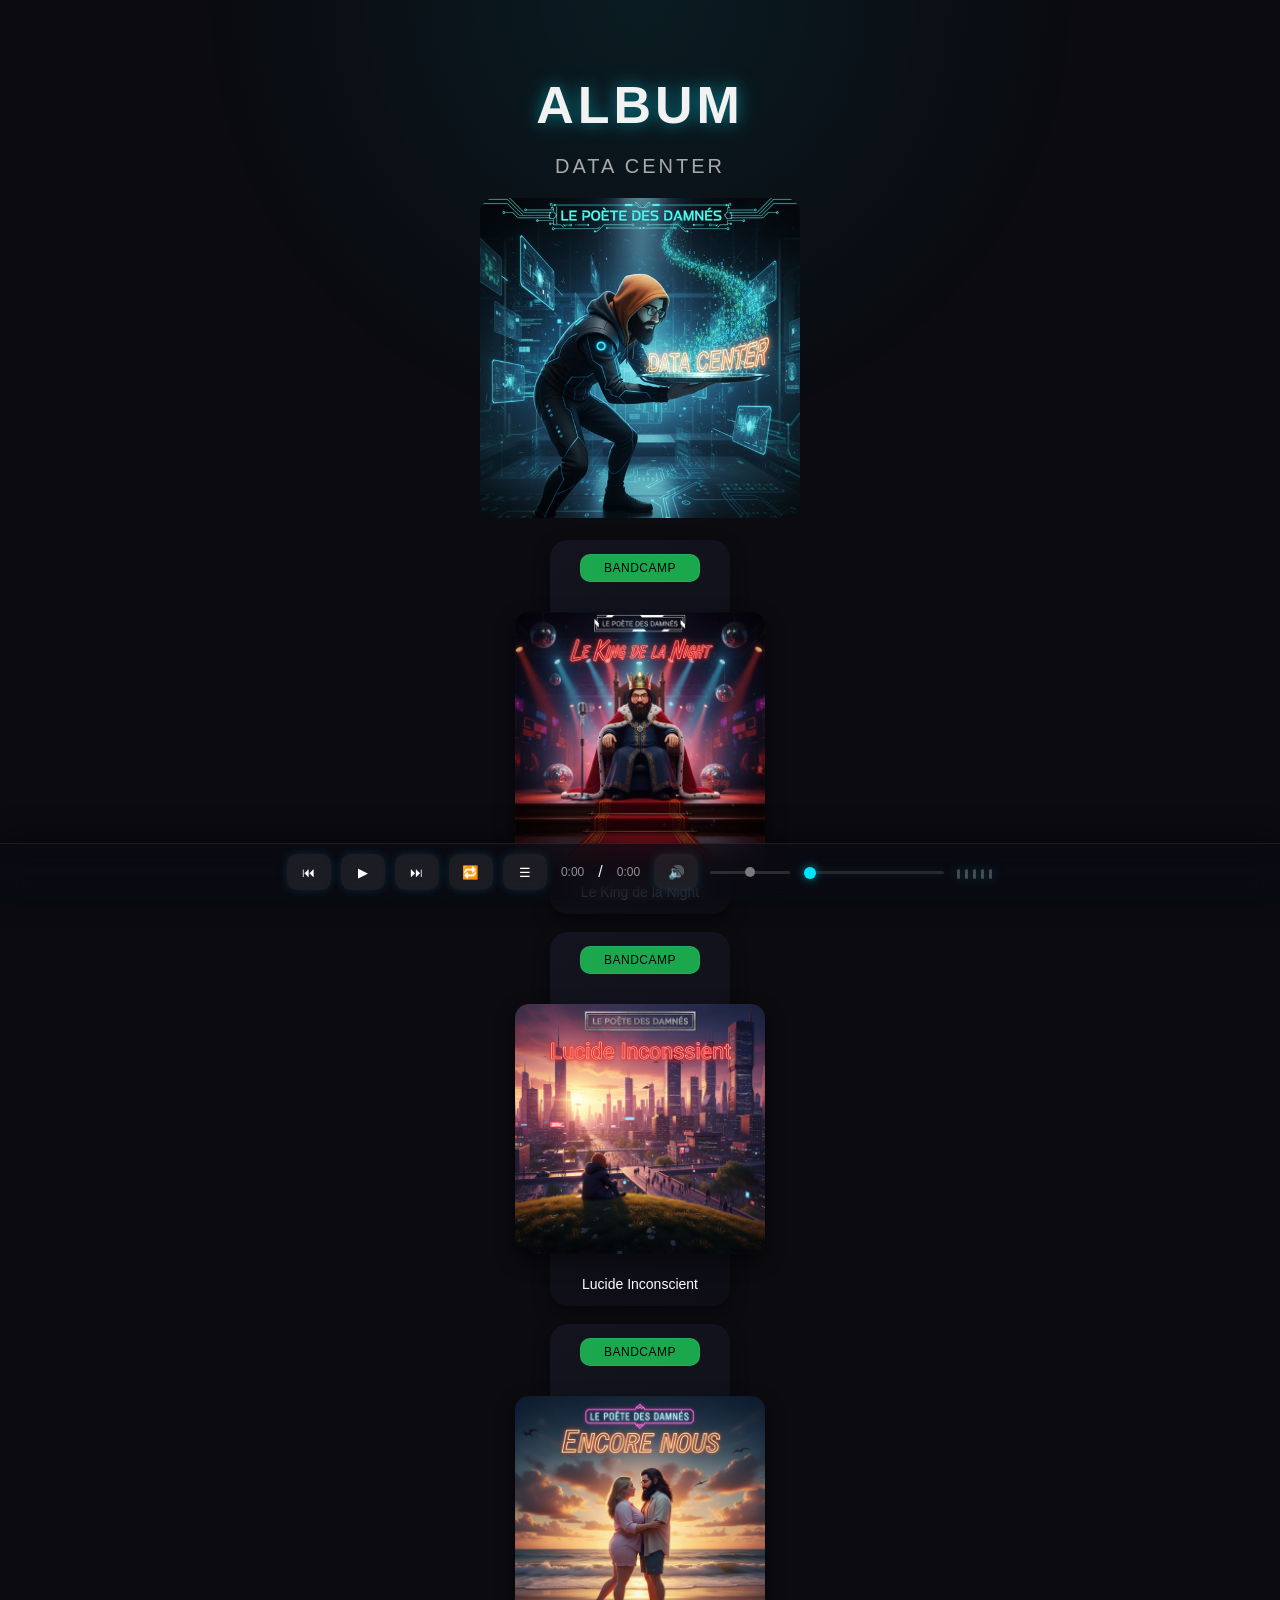
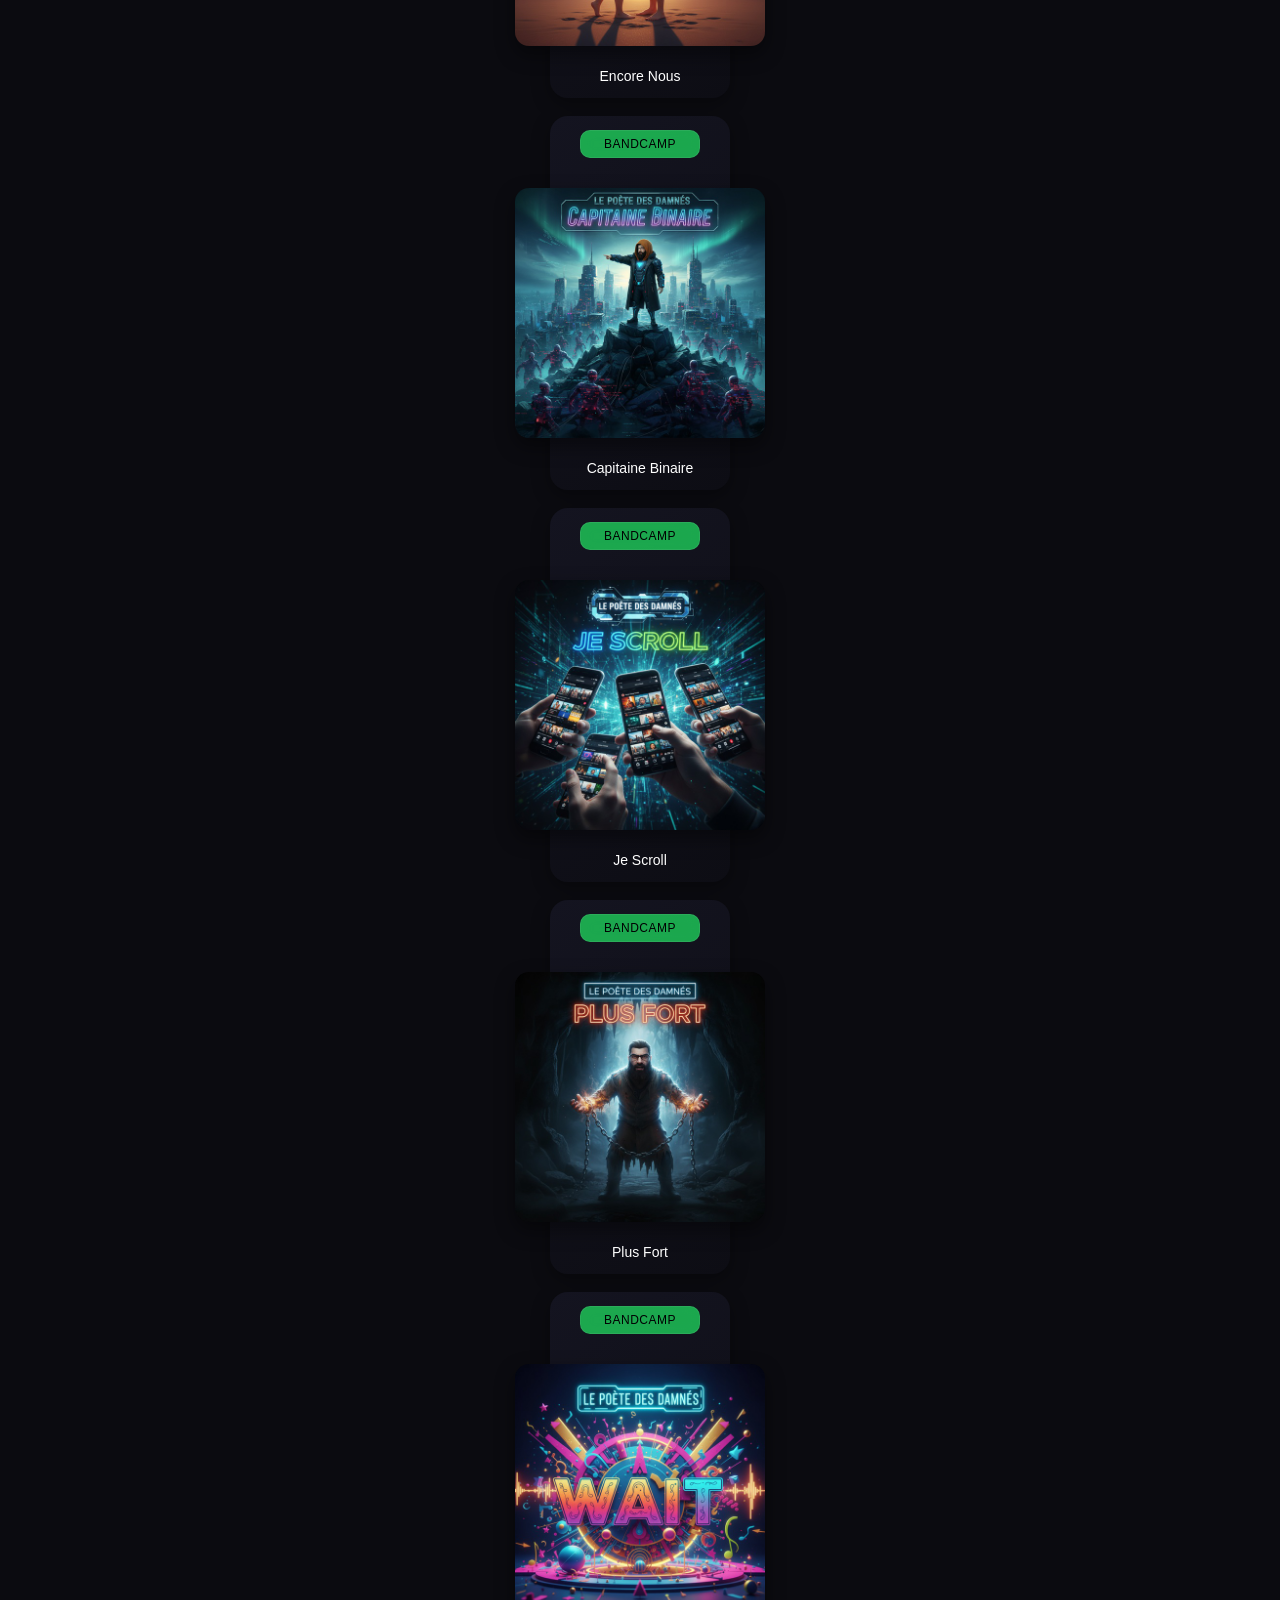
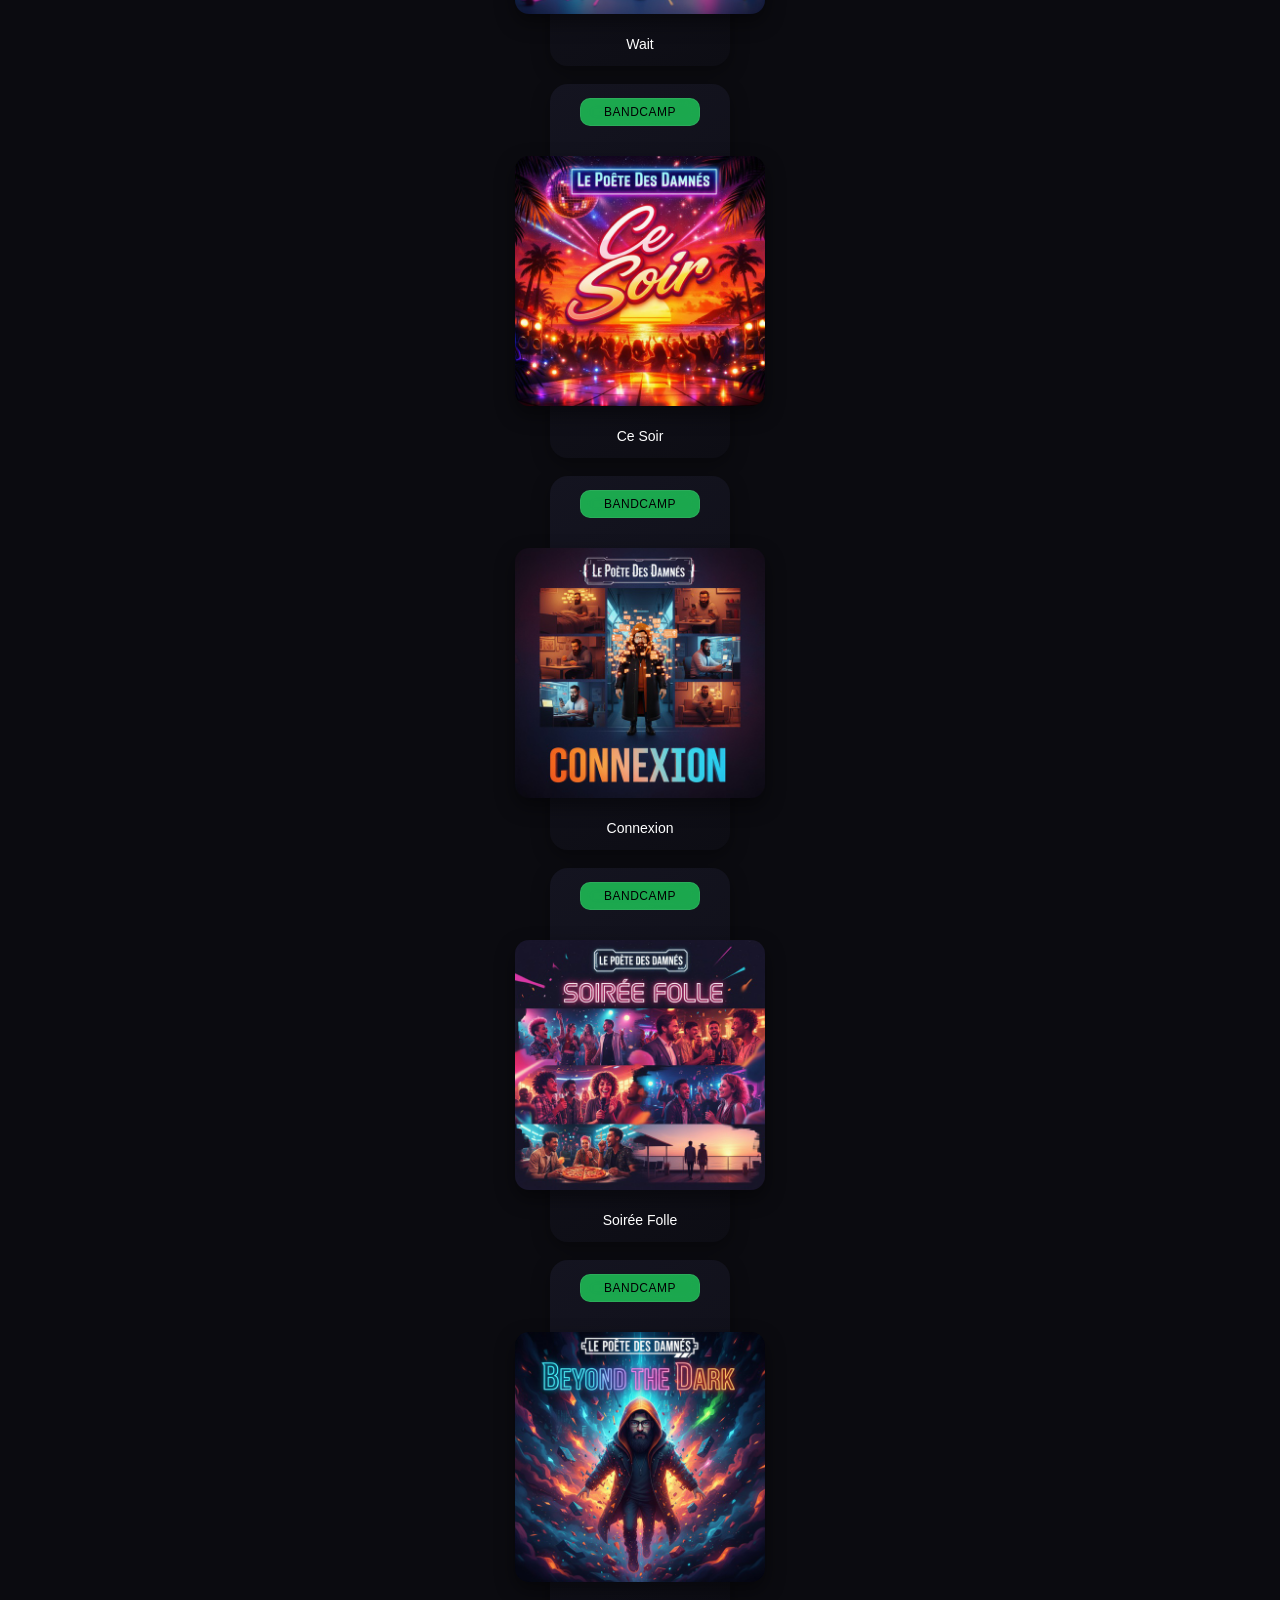
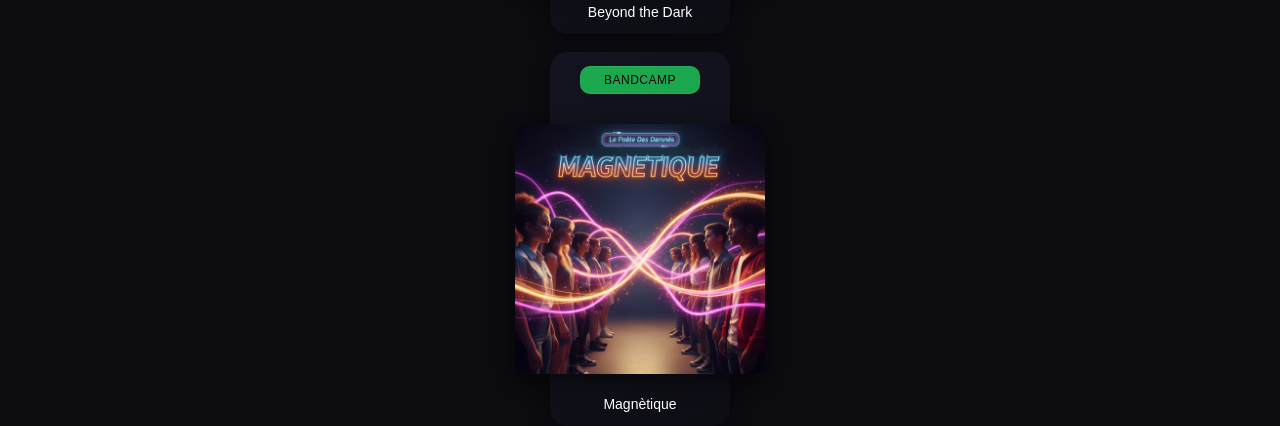
==== album1.html @ 7cf9d681 "Update album1.html" ====
<!DOCTYPE html>
<html lang="fr">
<head>
<meta charset="UTF-8">
<title>ALBUM - DATA CENTER</title>
<meta name="viewport" content="width=device-width, initial-scale=1.0">
<link rel="stylesheet" href="style.css">
</head>
<body>

<header class="bio-header">
  <h1>ALBUM</h1>
  <p class="slogan">DATA CENTER</p>
</header>

<!-- COVER PRINCIPAL -->
<div style="text-align:center; margin-top:20px;">
  <img id="cover" src="img/album1.jpg" alt="Cover album DATA CENTER" style="width:320px; border-radius:15px;" loading="lazy">
</div>

<!-- TRACKLIST -->
<section>

<div class="track" data-src="audio/cover1.mp3" data-title="Le King de la Night" data-index="0" data-cover="img/cover1.jpg">
  <div class="track-center">
    <div class="music-links">
      <a href="https://bandcamp.com" target="_blank" class="music-btn bandcamp">BANDCAMP</a>
    </div>
    <div class="cover-wrapper">
      <img src="img/cover1.jpg" loading="lazy">
      <a href="parolecover1.html" class="lyrics-btn" data-track="0">PAROLES</a>
    </div>
    <span>Le King de la Night</span>
  </div>
</div>

<div class="track" data-src="audio/cover2.mp3" data-title="Lucide Inconscient" data-index="1" data-cover="img/cover2.jpg">
  <div class="track-center">
    <div class="music-links">
      <a href="https://bandcamp.com" target="_blank" class="music-btn bandcamp">BANDCAMP</a>
    </div>
    <div class="cover-wrapper">
      <img src="img/cover2.jpg" loading="lazy">
      <a href="parolecover2.html" class="lyrics-btn" data-track="1">PAROLES</a>
    </div>
    <span>Lucide Inconscient</span>
  </div>
</div>

<div class="track" data-src="audio/cover3.mp3" data-title="Encore Nous" data-index="2" data-cover="img/cover3.jpg">
  <div class="track-center">
    <div class="music-links">
      <a href="https://bandcamp.com" target="_blank" class="music-btn bandcamp">BANDCAMP</a>
    </div>
    <div class="cover-wrapper">
      <img src="img/cover3.jpg" loading="lazy">
      <a href="parolecover3.html" class="lyrics-btn" data-track="2">PAROLES</a>
    </div>
    <span>Encore Nous</span>
  </div>
</div>

<div class="track" data-src="audio/cover4.mp3" data-title="Capitaine Binaire" data-index="3" data-cover="img/cover4.jpg">
  <div class="track-center">
    <div class="music-links">
      <a href="https://bandcamp.com" target="_blank" class="music-btn bandcamp">BANDCAMP</a>
    </div>
    <div class="cover-wrapper">
      <img src="img/cover4.jpg" loading="lazy">
      <a href="parolecover4.html" class="lyrics-btn" data-track="3">PAROLES</a>
    </div>
    <span>Capitaine Binaire</span>
  </div>
</div>

<div class="track" data-src="audio/cover5.mp3" data-title="Je Scroll" data-index="4" data-cover="img/cover5.jpg">
  <div class="track-center">
    <div class="music-links">
      <a href="https://bandcamp.com" target="_blank" class="music-btn bandcamp">BANDCAMP</a>
    </div>
    <div class="cover-wrapper">
      <img src="img/cover5.jpg" loading="lazy">
      <a href="parolecover5.html" class="lyrics-btn" data-track="4">PAROLES</a>
    </div>
    <span>Je Scroll</span>
  </div>
</div>

<div class="track" data-src="audio/cover6.mp3" data-title="Plus Fort" data-index="5" data-cover="img/cover6.jpg">
  <div class="track-center">
    <div class="music-links">
      <a href="https://bandcamp.com" target="_blank" class="music-btn bandcamp">BANDCAMP</a>
    </div>
    <div class="cover-wrapper">
      <img src="img/cover6.jpg" loading="lazy">
      <a href="parolecover6.html" class="lyrics-btn" data-track="5">PAROLES</a>
    </div>
    <span>Plus Fort</span>
  </div>
</div>

<div class="track" data-src="audio/cover7.mp3" data-title="Wait" data-index="6" data-cover="img/cover7.jpg">
  <div class="track-center">
    <div class="music-links">
      <a href="https://bandcamp.com" target="_blank" class="music-btn bandcamp">BANDCAMP</a>
    </div>
    <div class="cover-wrapper">
      <img src="img/cover7.jpg" loading="lazy">
      <a href="parolecover7.html" class="lyrics-btn" data-track="6">PAROLES</a>
    </div>
    <span>Wait</span>
  </div>
</div>

<div class="track" data-src="audio/cover8.mp3" data-title="Ce Soir" data-index="7" data-cover="img/cover8.jpg">
  <div class="track-center">
    <div class="music-links">
      <a href="https://bandcamp.com" target="_blank" class="music-btn bandcamp">BANDCAMP</a>
    </div>
    <div class="cover-wrapper">
      <img src="img/cover8.jpg" loading="lazy">
      <a href="parolecover8.html" class="lyrics-btn" data-track="7">PAROLES</a>
    </div>
    <span>Ce Soir</span>
  </div>
</div>

<div class="track" data-src="audio/cover9.mp3" data-title="Connexion" data-index="8" data-cover="img/cover9.jpg">
  <div class="track-center">
    <div class="music-links">
      <a href="https://bandcamp.com" target="_blank" class="music-btn bandcamp">BANDCAMP</a>
    </div>
    <div class="cover-wrapper">
      <img src="img/cover9.jpg" loading="lazy">
      <a href="parolecover9.html" class="lyrics-btn" data-track="8">PAROLES</a>
    </div>
    <span>Connexion</span>
  </div>
</div>

<div class="track" data-src="audio/cover10.mp3" data-title="Soirée Folle" data-index="9" data-cover="img/cover10.jpg">
  <div class="track-center">
    <div class="music-links">
      <a href="https://bandcamp.com" target="_blank" class="music-btn bandcamp">BANDCAMP</a>
    </div>
    <div class="cover-wrapper">
      <img src="img/cover10.jpg" loading="lazy">
      <a href="parolecover10.html" class="lyrics-btn" data-track="9">PAROLES</a>
    </div>
    <span>Soirée Folle</span>
  </div>
</div>

<div class="track" data-src="audio/cover11.mp3" data-title="Beyond the Dark" data-index="10" data-cover="img/cover11.jpg">
  <div class="track-center">
    <div class="music-links">
      <a href="https://bandcamp.com" target="_blank" class="music-btn bandcamp">BANDCAMP</a>
    </div>
    <div class="cover-wrapper">
      <img src="img/cover11.jpg" loading="lazy">
      <a href="parolecover11.html" class="lyrics-btn" data-track="10">PAROLES</a>
    </div>
    <span>Beyond the Dark</span>
  </div>
</div>

<div class="track" data-src="audio/cover12.mp3" data-title="Magnètique" data-index="11" data-cover="img/cover12.jpg">
  <div class="track-center">
    <div class="music-links">
      <a href="https://bandcamp.com" target="_blank" class="music-btn bandcamp">BANDCAMP</a>
    </div>
    <div class="cover-wrapper">
      <img src="img/cover12.jpg" loading="lazy">
      <a href="parolecover12.html" class="lyrics-btn" data-track="11">PAROLES</a>
    </div>
    <span>Magnètique</span>
  </div>
</div>
</section>

<!-- MINI PLAYER COMPLET -->
<div id="miniPlayer">
  <button id="prevBtn" class="play-btn">⏮</button>
  <button id="playPauseBtn" class="play-btn">▶</button>
  <button id="nextBtn" class="play-btn">⏭</button>
  <button id="repeatBtn" class="play-btn">🔁</button>
  <button id="togglePlayer" class="play-btn">☰</button>

  

  <!-- TEMPS -->
  <span id="currentTime">0:00</span> / <span id="duration">0:00</span>

  <!-- VOLUME -->
  <button id="muteBtn">🔊</button>
  <input type="range" id="volumeBar" min="0" max="1" step="0.01">

  <!-- BARRE DE PROGRESSION -->
  <input type="range" id="progressBar" value="0" min="0" max="100">

  <!-- LECTEUR AUDIO -->
  <audio id="audioPlayer" preload="metadata"></audio>

  <!-- WAVEFORM -->
  <div id="waveform">
    <span></span><span></span><span></span><span></span><span></span>
  </div>
</div>

<!-- SCRIPT EXTERNE -->
<script src="player.js"></script>

</body>
</html>
---- style.css ----
/* ======================
   ______________________
       GENERAL BODY
   ________ CODE_________
   ====================== */

* {
  box-sizing: border-box;
}

html {

  -webkit-font-smoothing: antialiased;

  text-rendering: optimizeLegibility;
}

@import url('https://fonts.googleapis.com/css2?family=Poppins:wght@300;500;700&display=swap');

html {
  scroll-behavior: smooth;
  height: 100%;
}

body {
  margin: 0;
  font-family: 'Poppins', Arial, sans-serif;
  background: #000;
  color: white;

  padding-bottom: 120px;

  height: 100%;
  overflow-x: hidden;
  overflow-y: auto;
}

/* ======================
     🎬 INTRO MODULE 
   ====================== */

#intro {
  position: fixed;
  inset: 0;
  display: flex;
  align-items: center;
  justify-content: center;
  flex-direction: column;
  overflow: hidden;
  background:
    radial-gradient(
      circle at center,
      #111827 0%,
      #050507 60%,
      #000 100%
    );
  z-index: 999999;
  transition:
    opacity 1.4s ease,
    visibility 1.4s ease,
    filter 1.4s ease,
    transform 1.4s ease;
}
/* ================
   🌌 AMBIENT GLOW
   ================ */

.intro-overlay {

  position: absolute;
  inset: 0;
  background:
    radial-gradient(
      circle,
      rgba(0,229,255,0.12),
      transparent 60%
    );
  mix-blend-mode: screen;
  animation:
    ambientPulse 7s ease-in-out infinite;
}
/* ============= 
   🎞FILM GRAIN
   ============= */
#intro::after {
  content: "";
  position: absolute;
  inset: 0;
  opacity: 0.05;
  background-image:
  url("https://grainy-gradients.vercel.app/noise.svg");
  mix-blend-mode: soft-light;
  pointer-events: none;
}
/* ============= 
   ✨ PARTICLES
   ============= */
.intro-particles {
  position: absolute;
  inset: 0;
  background-image:
    radial-gradient(
      rgba(255,255,255,0.14) 1px,
      transparent 1px
    );
  background-size: 140px 140px;
  opacity: 0.22;
  animation:
    particlesMove 18s linear infinite;
}
/* ========= 
   🔥 TITLE
   ========= */
.intro-title {
  position: relative;
  z-index: 2;
  font-size: clamp(52px, 8vw, 110px);
  font-weight: 700;
  letter-spacing: 12px;
  text-transform: uppercase;
  color: white;
  text-align: center;
  mix-blend-mode: screen;
  text-shadow:
    0 0 12px rgba(255,255,255,0.15),
    0 0 35px rgba(0,229,255,0.45),
    0 0 90px rgba(0,229,255,0.18);
  animation:
    introReveal 2.8s cubic-bezier(.22,.61,.36,1),
    introFloat 6s ease-in-out infinite;
}
/* lumière sweep */
.intro-title::before {
  content: "";
  position: absolute;
  top: 0;
  left: -140%;
  width: 70%;
  height: 100%;
  background:
    linear-gradient(
      90deg,
      transparent,
      rgba(255,255,255,0.8),
      transparent
    );
  transform: skewX(-18deg);
  filter: blur(6px);
  animation:
    introSweep 4s ease forwards;
}
/* ============= 
   🎞 ANIMATIONS
   ============= */
@keyframes introReveal {
  from {
    opacity: 0;
    transform:
      scale(0.9)
      translateY(40px);
    filter: blur(20px);
  }
  to {
    opacity: 1;
    transform:
      scale(1)
      translateY(0);
    filter: blur(0);
  }
}
@keyframes introFloat {
  0% {
    transform: translateY(0px);
  }
  50% {
    transform: translateY(-6px);
  }
  100% {
    transform: translateY(0px);
  }
}
@keyframes introSweep {
  0% {
    left: -140%;
    opacity: 0;
  }
  35% {
    opacity: 1;
  }
  100% {
    left: 180%;
    opacity: 0;
  }
}
@keyframes ambientPulse {
  0% {
    opacity: 0.4;
    transform: scale(1);
  }
  50% {
    opacity: 1;
    transform: scale(1.08);
  }
  100% {
    opacity: 0.4;
    transform: scale(1);
  }
}
@keyframes particlesMove {
  from {
    transform: translateY(0);
  }
  to {
    transform: translateY(-120px);
  }
}
/*=========
  _________
   PORTAIL
  _________
  =========*/
.hero {
  position: relative;

  min-height: 100dvh;
  height: auto;

  display: flex;
  align-items: center;
  justify-content: center;

  padding: 0;
  margin: 0;

  overflow: hidden;
}
/* BACKGROUND */
.hero-bg {
  z-index: 0;

  position: absolute;

  inset: -5%;

  width: 110%;
  height: 110%;

  background:
    url("img/hero.jpg")
    center center / cover no-repeat;

  filter:
    brightness(0.35)
    saturate(1.2)
    blur(0px);

  transform: scale(1);

  transform-origin: center;

  backface-visibility: hidden;

  will-change: transform, filter;

  animation:
    cinematicHero 18s ease-in-out infinite alternate;
}

/* CONTENT */
.hero-content {
  position: relative;
  z-index: 2;
  text-align: center;

  display: flex;
  flex-direction: column;
  align-items: center;

  gap: 16px;

  margin-top: -20px;
}

/* BANNIÈRE */
.title-banner {
  display: flex;
  flex-direction: column;
  align-items: center;
}

.banner {
  width: 450px;
  max-width: 89%;
  display: block;
}

/* TEXTE SUR BANNIÈRE */
.main-title {
  position: relative;
  margin-bottom: 10px;
  font-size: 34px;
  letter-spacing: 2px;
  max-width: 90%;
  text-align: center;
  color: white;
  z-index: 5;
  

  text-shadow:
    0 0 10px rgba(0,229,255,0.7),
    0 0 25px rgba(0,229,255,0.5),
    0 0 50px rgba(0,229,255,0.3);

  animation: pulseBlue 3s infinite,
  floatTitle 5s ease-in-out infinite;
}

/* PHRASE */
.highlight {
  transform: translateZ(0);
  font-size: 20px;
  color: white;
  text-shadow:
    0 0 8px rgba(255,0,0,0.5),
    0 0 20px rgba(255,0,0,0.35),
    0 0 40px rgba(255,0,0,0.25);
  letter-spacing: 1px;
  filter: drop-shadow(0 0 8px rgba(255,0,0,0.3));
  
  animation: redGlowPulse 3s infinite, breathe 4s infinite;
}

/* BOUTONS */
.hero-buttons a {
  display: inline-flex;
  isolation: isolate;
  z-index: 0;
  
  padding: 12px 28px;
  border-radius: 10px;
  background: rgba(255,255,255,0.06);
  border: 1px solid rgba(0,229,255,0.25);
  color: white;
  text-decoration: none;
  
  transition: 0.25s ease;
  position: relative;
  overflow: hidden;
  transform: translateZ(0);
  will-change: transform;
  contain: paint;
  
  backdrop-filter: blur(12px);
  -webkit-backdrop-filter: blur(12px);
}
.hero-buttons a:hover {
  transform: translateY(-2px);
  box-shadow: 0 0 15px rgba(0,229,255,0.6),
              0 0 30px rgba(0,229,255,0.2);
  text-shadow: 0 0 8px rgba(0,229,255,0.6);
}

.hero-buttons a::before {
  z-index: -1;

  content: "";

  position: absolute;

  top: 0;
  left: 0;

  width: 50%;
  height: 100%;

  background: linear-gradient(
    90deg,
    transparent,
    rgba(255,255,255,0.22),
    transparent
  );

  transform: skewX(-20deg) translateX(-250%);

  transition: transform 0.55s ease;

  pointer-events: none;
}


.hero-buttons a:hover::before {
  transform: skewX(-20deg) translateX(420%);
}

/* VIDEO */
.video-box iframe {
  width: 320px;
  height: 180px;
  border-radius: 20px;
  margin-top: 2px;
}

/* =============== */
/* 🎭 PAGE BIO */
/* =============== */

/* HERO */

.bio-hero {

  position: relative;

  min-height: 55vh;

  display: flex;
  align-items: center;
  justify-content: center;

  text-align: center;

  overflow: hidden;

  padding: 40px 20px;
}

/* background cinématique */

.bio-hero::before {

  content: "";

  position: absolute;

  inset: 0;

  background:
    linear-gradient(
      rgba(0,0,0,0.55),
      rgba(0,0,0,0.85)
    ),
    url("img/hero.jpg")
    center center / cover no-repeat;

  filter:
    brightness(0.55)
    saturate(1.2);

  transform: scale(1.05);

  z-index: 0;
}

/* overlay glow */

.bio-overlay {

  position: absolute;

  inset: 0;

  background:
    radial-gradient(
      circle at top,
      rgba(0,229,255,0.12),
      transparent 55%
    );

  z-index: 1;
}

/* contenu */

.bio-hero-content {

  position: relative;

  z-index: 2;

  max-width: 900px;
}

/* titre */

.bio-hero h1 {

  font-size: clamp(42px, 7vw, 82px);

  line-height: 1.1;

  margin-bottom: 18px;

  letter-spacing: 3px;

  text-shadow:
    0 0 15px rgba(0,229,255,0.45),
    0 0 35px rgba(0,229,255,0.25);

  animation:
    floatTitle 5s ease-in-out infinite;
}

/* sous titre */

.bio-subtitle {

  color: #cfcfcf;

  letter-spacing: 3px;

  font-size: clamp(14px, 2vw, 20px);

  opacity: 0.85;
}

/* ==================== */
/* 📖 CONTENU TEXTE */
/* ==================== */

.bio-container {

  width: 100%;

  padding:
    50px 20px
    120px;
}

/* bloc texte */

.bio-text {

  max-width: 900px;

  margin: auto;

  padding:
    40px
    35px;

  border-radius: 22px;

  background:
    rgba(255,255,255,0.03);

  border:
    1px solid rgba(255,255,255,0.06);

  backdrop-filter: blur(10px);

  box-shadow:
    0 0 25px rgba(0,229,255,0.05);

  position: relative;

  overflow: hidden;
}

/* glow subtil */

.bio-text::before {

  content: "";

  position: absolute;

  inset: 0;

  background:
    radial-gradient(
      circle at top,
      rgba(0,229,255,0.06),
      transparent 60%
    );

  pointer-events: none;
}

/* paragraphes */

.bio-text p {

  color: #d7d7d7;

  font-size: clamp(16px, 2vw, 19px);

  line-height: 2;

  margin-bottom: 28px;

  letter-spacing: 0.3px;

  position: relative;

  z-index: 2;
}

/* citation */

.bio-text blockquote {

  margin-top: 50px;

  text-align: center;

  font-size: clamp(20px, 3vw, 30px);

  color: white;

  font-style: italic;

  text-shadow:
    0 0 12px rgba(0,229,255,0.4);

  animation:
    pulseBlue 4s infinite;
}

/* ============= */
/* 🖼 GALERIE */
/* ============= */

.bio-gallery {

  display: flex;

  justify-content: center;

  align-items: center;

  flex-wrap: wrap;

  gap: 18px;

  margin-top: 60px;
}

/* miniatures */

.gallery-img {

  width: 150px;

  height: 150px;

  object-fit: cover;

  border-radius: 14px;

  cursor: pointer;

  opacity: 0.82;

  transition:
    transform 0.35s ease,
    opacity 0.35s ease,
    box-shadow 0.35s ease;

  box-shadow:
    0 0 10px rgba(0,229,255,0.12);

  border:
    1px solid rgba(255,255,255,0.08);
}

/* hover glow */

.gallery-img:hover {

  transform:
    translateY(-4px)
    scale(1.04);

  opacity: 1;

  box-shadow:
    0 0 18px rgba(0,229,255,0.55),
    0 0 45px rgba(0,229,255,0.18);

  border:
    1px solid rgba(0,229,255,0.45);
}

/* =============== */
/* 🔍 LIGHTBOX */
/* =============== */

#lightbox {

  position: fixed;

  inset: 0;

  background:
    rgba(0,0,0,0.92);

  display: flex;

  align-items: center;
  justify-content: center;

  opacity: 0;

  visibility: hidden;

  transition:
    opacity 0.35s ease,
    visibility 0.35s ease;

  z-index: 99999;

  padding: 20px;
}

/* actif */

#lightbox.active {

  opacity: 1;

  visibility: visible;
}

/* image */

#lightbox img {

  max-width: 92vw;

  max-height: 88vh;

  border-radius: 18px;

  box-shadow:
    0 0 35px rgba(0,229,255,0.35);

  animation:
    lightboxZoom 0.35s ease;
}

/* bouton fermeture */

#closeLightbox {

  position: absolute;

  top: 25px;
  right: 30px;

  font-size: 34px;

  color: white;

  cursor: pointer;

  transition:
    0.25s ease;

  z-index: 999999;
}

/* hover fermeture */

#closeLightbox:hover {

  transform: scale(1.15);

  color: #00e5ff;

  text-shadow:
    0 0 15px rgba(0,229,255,0.7);
}

/* animation */

@keyframes lightboxZoom {

  from {

    opacity: 0;

    transform:
      scale(0.85);
  }

  to {

    opacity: 1;

    transform:
      scale(1);
  }
}


/* ALBUMS */
.albums-grid {
  display: flex;
  flex-direction: column;
  align-items: center;

  gap: 25px;
  margin-top: 50px;
}

.album-card {
  display: flex;
  flex-direction: column;
  align-items: center;

  text-decoration: none;
  color: white;

  transition: 0.3s ease;
}

.album-cover {
  width: 320px;
  height: 320px;
  object-fit: cover;
  border-radius: 15px;
  box-shadow: 0 0 10px rgba(0,229,255,0.3);
  transition: 0.3s ease;
  backface-visibility: hidden;
  will-change: transform;
}

.album-card:hover .album-cover {

  transform:
    translateY(-5px)
    scale(1.02);

  box-shadow:
    0 0 25px rgba(0,229,255,0.6);
}

.album-title {
  margin-top: 10px;
  font-size: 16px;
  color: white;
  letter-spacing: 1px;
  opacity: 0.9;
}

.tracklist {
  max-width: 600px;
  margin: 40px auto;
}

.track {
  display: flex;
  flex-direction: column;
  align-items: center;
  text-align: center;
  margin: 20px auto;
  padding: 12px;
  width: 180px;
  border-radius: 12px;
  background: rgba(255,255,255,0.05);
  transition: 0.25s ease;
  cursor: pointer;
}

/* IMAGE */
.track img {
  width: 128px;
  height: 128px;
  object-fit: cover;
  border-radius: 10px;
  margin-top: 10px;
  transition: 0.25s ease;
  will-change: transform;
}

/* TEXTE */
.track span {
  color: white;
  font-size: 14px;
  margin-top: 8px;
}

/* HOVER GLOBAL */
.track:hover {

  transform:
    scale(1.04)
    translateY(-4px);

  background:
    rgba(0,229,255,0.1);

  box-shadow:
    0 0 20px rgba(0,229,255,0.15);
}

/* HOVER IMAGE */
.track:hover img {
  transform: scale(1.05);
}

/* NAV */
.links {
  display: flex;
  justify-content: center;
  gap: 40px;
  margin: 40px 0;
}

.links a {
  font-size: 26px;
  text-decoration: none;
  color: white;
  opacity: 0.8;
  transition: 0.3s;
}

.links a:hover {
  opacity: 1;
  text-shadow: 0 0 10px rgba(0,229,255,0.6);
}

/* ANIMATIONS glow*/
@keyframes introGlow {
  0% {opacity: 0; transform: scale(0.9);}
  100% {opacity: 1; transform: scale(1);}
}

@keyframes pulseBlue {
  0% {text-shadow: 0 0 10px rgba(0,229,255,0.3);}
  50% {text-shadow: 0 0 25px rgba(0,229,255,0.6);}
  100% {text-shadow: 0 0 10px rgba(0,229,255,0.3);}
}

@keyframes redGlowPulse {
  0% {text-shadow: 0 0 10px rgba(255,0,0,0.4);}
  50% {text-shadow: 0 0 25px rgba(255,0,0,0.6);}
  100% {text-shadow: 0 0 10px rgba(255,0,0,0.4);}
}

@keyframes breathe {
  0% {transform: scale(1);}
  50% {transform: scale(1.05);}
  100% {transform: scale(1);}
}

/* ===================== */
/* SCROLL GLOBAL AJOUT */
/* ===================== */

html {
  scroll-behavior: smooth;
}

body {
  overscroll-behavior: none;
}

/* ===================== */
/* 🎧 MINI PLAYER FIXE */
/* ===================== */

#miniPlayer {
  position: fixed;
  bottom: 0;
  left: 0;
  width: 100%;

  display: flex;
  align-items: center;
  justify-content: center;
  gap: 10px;

  padding: 10px;

  background: rgba(0,0,0,0.92);
  backdrop-filter: blur(12px);

  border-top: 1px solid rgba(255,255,255,0.08);
  box-shadow: 0 -5px 30px rgba(0,0,0,0.35);
  z-index: 999;
}

/* ===================== */
/* ▶ BOUTONS */
/* ===================== */

.play-btn,
#muteBtn {

  width: 44px;
  height: 36px;

  border-radius: 18px;

  border: none;

  background:
    rgba(0,229,255,0.2);

  color: white;

  backdrop-filter: blur(8px);

  box-shadow:
    0 0 10px rgba(0,229,255,0.15);

  cursor: pointer;

  transition: 0.2s ease;
}

.play-btn:hover,
#muteBtn:hover {
  transform: scale(1.1);
  background: rgba(0,229,255,0.4);
}

/* ===================== */
/* 🎵 TRACK ACTIVE + PULSE */
/* ===================== */

.track.active {

  border:
    1px solid rgba(0,229,255,0.6);

  box-shadow:
    0 0 20px rgba(0,229,255,0.25);

  background:
    rgba(0,229,255,0.08);

  transform:
    scale(1.03);
}

.track.playing img {
  animation: pulseCover 1.8s infinite ease-in-out;
  box-shadow: 0 0 20px rgba(0,229,255,0.5);
}

@keyframes pulseCover {
  0% { transform: scale(1); }
  50% { transform: scale(1.06); }
  100% { transform: scale(1); }
}

/* ===================== */
/* 🎚 SLIDERS CLEAN */
/* ===================== */

#progressBar,
#volumeBar {
  -webkit-appearance: none;
  appearance: none;
  height: 4px;
  border-radius: 10px;
  outline: none;
}

/* progress */
#progressBar {

  width: 140px;
  height: 4px;

  border-radius: 999px;

  background:
    rgba(255,255,255,0.12);

  cursor: pointer;

  transition:
    background 0.15s linear;

  box-shadow:
    0 0 10px rgba(0,229,255,0.12);
}

#progressBar:hover {

  box-shadow:
    0 0 18px rgba(0,229,255,0.35);
}

#progressBar::-webkit-slider-thumb {
  -webkit-appearance: none;
  width: 12px;
  height: 12px;
  border-radius: 50%;
  background: #00e5ff;
  box-shadow: 0 0 10px rgba(0,229,255,0.6);
}

/* volume */
#volumeBar {
  width: 80px;
  background: rgba(255,255,255,0.2);
  opacity: 0.7;
}

#volumeBar:hover {
  opacity: 1;
}

#volumeBar::-webkit-slider-thumb {
  -webkit-appearance: none;
  width: 10px;
  height: 10px;
  border-radius: 50%;
  background: #aaa;
}

/* ===================== 
   _____________________
      📱 MOBILE         
   _____OPTIMISER_______
   ===================== */
/* ==============
     📱 INTRO 
   ______________
   ==============*/

@media (max-width: 768px) {

  #intro {
    background:
      radial-gradient(
        circle at center,
        #0b1120 0%,
        #030305 70%,
        #000 100%
      );

    transition:
      opacity .8s ease,
      visibility .8s ease;
  }

  /* glow simplifié */
  .intro-overlay {
    background:
      radial-gradient(
        circle,
        rgba(0,229,255,0.08),
        transparent 65%
      );

    animation:
      ambientPulseMobile 10s ease-in-out infinite;

    opacity: .7;
  }

  /* suppression du film grain lourd */
  #intro::after {
    display: none;
  }

  /* particles beaucoup plus light */
  .intro-particles {

    background-image:
      radial-gradient(
        rgba(255,255,255,0.08) 1px,
        transparent 1px
      );

    background-size: 90px 90px;

    opacity: .12;

    animation:
      particlesMoveMobile 28s linear infinite;
  }

  /* titre mobile optimisé */
  .intro-title {

    font-size:
      clamp(34px, 10vw, 58px);

    letter-spacing: 5px;

    line-height: 1.1;

    padding: 0 20px;

    text-shadow:
      0 0 8px rgba(255,255,255,0.12),
      0 0 18px rgba(0,229,255,0.22);

    animation:
      introRevealMobile 1.4s ease-out;
  }

  /* sweep allégé */
  .intro-title::before {

    width: 45%;

    filter: blur(2px);

    opacity: .6;

    animation:
      introSweepMobile 3.5s ease forwards;
  }

/* =========================
   📱 ANIMATIONS MOBILE
   ========================= */

@keyframes introRevealMobile {

  from {
    opacity: 0;
    transform:
      translateY(20px)
      scale(.96);

    filter: blur(8px);
  }

  to {
    opacity: 1;
    transform:
      translateY(0)
      scale(1);

    filter: blur(0);
  }
}

@keyframes ambientPulseMobile {

  0% {
    opacity: .45;
    transform: scale(1);
  }

  50% {
    opacity: .75;
    transform: scale(1.03);
  }

  100% {
    opacity: .45;
    transform: scale(1);
  }
}

@keyframes particlesMoveMobile {

  from {
    transform: translateY(0);
  }

  to {
    transform: translateY(-50px);
  }
}

@keyframes introSweepMobile {

  0% {
    left: -120%;
    opacity: 0;
  }

  40% {
    opacity: .7;
  }

  100% {
    left: 160%;
    opacity: 0;
  }
}


/* ===================== */
/* 🎭     BIO */
/* ===================== */

  .bio-hero {

    min-height: 42vh;

    padding:
      20px
      16px;
  }

  .bio-container {

    padding:
      25px
      16px
      120px;
  }

  .bio-text {

    padding:
      28px
      22px;

    border-radius: 18px;
  }

  .bio-text p {

    line-height: 1.9;

    font-size: 16px;

    margin-bottom: 24px;
  }

  .bio-text blockquote {

    line-height: 1.5;
  }

  /* galerie mobile */

  .gallery-img {

    width: 95px;

    height: 95px;

    border-radius: 12px;
  }

  /* image ouverte */

  #lightbox img {

    max-width: 96vw;

    max-height: 80vh;
  }

  #closeLightbox {

    top: 16px;
    right: 20px;

    font-size: 28px;
  }

  /* PLAYER GLOBAL SAFE HEIGHT */
#miniPlayer {

  max-height: 40vh;

  overflow: hidden;

  padding:
    14px
    12px;

  border-top-left-radius: 18px;

  border-top-right-radius: 18px;
}

  /* MODE EXPANDED MOBILE */
  #miniPlayer.expanded {
    max-height: 35vh;
    overflow-y: auto;
  }

  /* TRACK TITLE PLUS LISIBLE */
  #trackTitle {
    font-size: 13px;
  }

  /* BOUTONS BIEN SPACÉS */
  .play-btn {
    width: 40px;
    height: 40px;
  }

  /* PROGRESS BAR SAFE */
  #progressBar {
    width: 100%;
  }

/* état compact */
#miniPlayer.compact {
  display: flex;
  align-items: center;
  justify-content: center;
  gap: 10px;
  padding-top: 10px;
  padding-bottom: 10px;
}

/* état expand */
#miniPlayer.expanded {
  display: flex;
  flex-direction: column;
  align-items: center;
  justify-content: center;
  gap: 14px;
  padding-top: 22px;
  padding-bottom: 24px;
  background: linear-gradient(
  180deg,rgba(15,15,15,0.96),rgba(0,0,0,0.99));  
  animation: playerExpand 0.35s ease;
  backdrop-filter: blur(18px);
}
@keyframes playerExpand {
  from { 
  opacity: 0.9;
  transform: translateY(10px);
  }
  to {
  opacity: 1; transform: translateY(0);
  }
}
/* en mode compact */
.compact #trackTitle {
  display: none;
  }

.compact #currentTime,
.compact #duration {

  display: none;
}
/* ===================== */
/* 🎧 ALBUMS PAGE MOBILE */
/* ===================== */

.albums-grid-page {
  display: flex;
  flex-direction: column;
  align-items: center;
  gap: 20px;

  scroll-snap-type: y mandatory;
}

.album-card {
  width: 82vw;
  max-width: 320px;

  scroll-snap-align: center;
  scroll-margin: 20px;

  transition: 0.3s ease;

  opacity: 0.6;
  transform: scale(0.95);
  filter: brightness(0.9);
}

.album-card:active {
  opacity: 1;
  transform: scale(1.05);
  filter: brightness(1.1);
}

.album-cover {
  width: 100%;
  height: auto;
}

.album-title {
  font-size: 14px;
  letter-spacing: 1px;
}

/* BOUTONS PLUS AÉRÉS */
.music-links {
  justify-content: center;
} 

/* entete  track */
  .bio-header {
    text-align: center;
    padding-top: 0px;
  }

  .bio-header h1 {
    font-size: 38px;
    margin-bottom: 10px;
  }

  .bio-header .slogan {
    font-size: 16px;
    text-align: center;
  }

   body.lyrics-page .lyrics-box {
    text-align: center !important;
    backdrop-filter: blur(12px) !important;
    -webkit-backdrop-filter: blur(12px) !important;
    background: rgba(255,255,255,0.06) !important;
    box-shadow:
      0 0 25px rgba(0,229,255,0.18),
      0 0 50px rgba(0,229,255,0.08) !important;
    border: 1px solid rgba(0,229,255,0.18) !important;
  }

   body.lyrics-page .lyrics-box h3 {
    color: #00e5ff !important;

    text-shadow:
      0 0 10px rgba(0,229,255,0.5),
      0 0 20px rgba(0,229,255,0.3);
    }
/* =================================
         MOBILE = PC EXPERIENCE 
            propre / stable
   =================================*/
  body {
    background: radial-gradient(circle at top, #0f0f14 0%, #07070a 60%, #050508 100%);
    overflow-x: hidden;
  }

  /* -------------------------
     HEADER
  --------------------------*/
  .bio-header {
    text-align: center;
    padding: 18px 10px;
  }

  .bio-header h1 {
    font-size: 28px;
    letter-spacing: 2px;
  }

  .slogan {
    font-size: 12px;
    opacity: 0.7;
  }

  /* -------------------------
     COVER PRINCIPAL
  --------------------------*/
  #cover {
    width: 80%;
    max-width: 320px;
    margin: 0 auto;
    display: block;
    border-radius: 18px;
    box-shadow:
      0 0 25px rgba(0,0,0,0.6),
      0 0 45px rgba(120,120,255,0.08);
  }

  /* -------------------------
     TRACK LIST CONTAINER
  --------------------------*/
  section {
    padding: 10px 0 90px;
  }

  .track {
    width: 92%;
    margin: 14px auto;
    padding: 12px;
    border-radius: 18px;

    /* GLASS STYLE IDENTIQUE PC */
    background: rgba(255,255,255,0.04);
    backdrop-filter: blur(14px);
    -webkit-backdrop-filter: blur(14px);

    border: 1px solid rgba(255,255,255,0.08);

    box-shadow:
      0 8px 30px rgba(0,0,0,0.35),
      inset 0 0 20px rgba(255,255,255,0.02);

    transition: transform 0.25s ease, box-shadow 0.25s ease;
  }

  .track:active {
    transform: scale(0.985);
  }

  /* -------------------------
     CENTERING FIX (IMPORTANT)
  --------------------------*/
  .track-center {
    display: flex;
    flex-direction: column;
    align-items: center;
    justify-content: center;
    text-align: center;
    gap: 10px;
  }

  /* -------------------------
     COVER WRAPPER
  --------------------------*/
  .cover-wrapper {
    aspect-ratio: 1 / 1;
    position: relative;
    width: 100%;
    display: block;
    justify-content: center;
    align-items: center;
  }

  .cover-wrapper img {
    width: 100%;
    height: 100%;
    object-fit: cover;
    border-radius: 15px;

    box-shadow:
      0 10px 25px rgba(0,0,0,0.5),
      0 0 18px rgba(120,120,255,0.15);
  }

  /* -------------------------
     BUTTONS GLASS STYLE
  --------------------------*/
  .music-links {
    display: flex;
    gap: 8px;
    justify-content: center;
  }

  .music-btn {
    font-size: 11px;
    padding: 6px 10px;
    border-radius: 10px;
    text-decoration: none;
    letter-spacing: 1px;

    backdrop-filter: blur(10px);
    -webkit-backdrop-filter: blur(10px);

    border: 1px solid rgba(255,255,255,0.08);
    transition: 0.25s ease;
  }

  /* BANDCAMP = BLEU PROPRE */
  .music-btn.bandcamp {
    color: #4aa3ff;
    background: rgba(74,163,255,0.08);
    box-shadow: 0 0 12px rgba(74,163,255,0.15);
  }

  .music-btn.bandcamp:hover {
    background: rgba(74,163,255,0.15);
    box-shadow: 0 0 18px rgba(74,163,255,0.3);
  }

  /* SPOTIFY = VERT CLASSIQUE */
  .music-btn.spotify {
    color: #1DB954;
    background: rgba(29,185,84,0.08);
    box-shadow: 0 0 12px rgba(29,185,84,0.12);
  }

  .music-btn.spotify:hover {
    background: rgba(29,185,84,0.15);
    box-shadow: 0 0 18px rgba(29,185,84,0.25);
  }

  /* -------------------------
     PAROLES BUTTON (GLASS PRO)
  --------------------------*/
  .lyrics-btn {
    position: absolute;
    bottom: 8px;
    right: 8px;

    font-size: 10px;
    padding: 5px 8px;
    border-radius: 10px;

    color: #fff;
    text-decoration: none;

    background: rgba(255,255,255,0.08);
    backdrop-filter: blur(12px);
    -webkit-backdrop-filter: blur(12px);

    border: 1px solid rgba(255,255,255,0.12);

    box-shadow:
      0 0 12px rgba(255,255,255,0.05);
  }

  .lyrics-btn:active {
    transform: scale(0.95);
  }

  /* -------------------------
     TITLE UNDER COVER (KEEP CLEAN)
  --------------------------*/
  .track span {
    font-size: 13px;
    opacity: 0.85;
    letter-spacing: 0.5px;
  }

  /* -------------------------
     PERF OPTIMISATION
  --------------------------*/
  * {
    -webkit-tap-highlight-color: transparent;
  }
 
/* mode par défaut = compact */
  
#miniPlayer {
  transition:
  max-height 0.35s cubic-bezier(.22,.61,.36,1),
  padding 0.35s ease,
  gap 0.35s ease,
  background 0.35s ease;
  
/* MOBILE GLASS PLAYER*/

  background: rgba(20, 20, 20, 0.72);
  backdrop-filter: blur(10px);
  -webkit-backdrop-filter: blur(10px);
  border: 1px solid rgba(255,255,255,0.08);
  box-shadow:
    0 4px 18px rgba(0,0,0,0.35);
  border-radius: 18px;
    }
  } 
/* ===================== */
/* 🔥 ANIMATION TRACK */
/* ===================== */

.track {
  animation: fadeUp 0.6s ease;
}

@keyframes fadeUp {
  from {
    opacity: 0;
    transform: translateY(8px);
  }
  to {
    opacity: 1;
    transform: translateY(0);
  }
}

/* ===================== */
/* 🎵 WAVEFORM */
/* ===================== */

#waveform {
  display: flex;
  gap: 3px;
  align-items: flex-end;
  height: 14px;
}

#waveform span {

  width: 4px;

  min-height: 6px;

  border-radius: 999px;

  background:
    linear-gradient(
      to top,
      #00e5ff,
      #7c4dff
    );

  transition:
    height 0.12s cubic-bezier(.22,.61,.36,1),
    opacity 0.2s ease;

  box-shadow:
    0 0 12px rgba(0,229,255,0.35);
}

#waveform.paused span {

  height: 6px;

  opacity: 0.6;
}
#currentTime,
#duration {
  font-size: 12px;
  color: #ccc;
  margin: 0 4px;
}

/* ===================== */
/* 🎧 ALBUMS PAGE HEADER */
/* ===================== */

.albums-header {
  text-align: center;
  margin-top: 40px;
}

.albums-header h1 {
  font-size: 52px;
  letter-spacing: 3px;
  text-shadow:
    0 0 15px rgba(0,229,255,0.4),
    0 0 30px rgba(0,229,255,0.2);
}

.albums-header p {
  color: #aaa;
  letter-spacing: 2px;
}

/* ===================== */
/* 🎧 GRID ALBUMS */
/* ===================== */

.albums-grid-page {
  display: flex;
  justify-content: center;
  flex-wrap: wrap;
  gap: 30px;

  margin-top: 50px;
  padding: 20px;
}

/* ===================== */
/* 💿 CARD ALBUM */
/* ===================== */

.album-card {
  width: 260px;
  text-align: center;
  text-decoration: none;
  color: white;

  position: relative;

  transition: 0.3s ease;
}

/* cover */
.album-cover {
  width: 100%;
  border-radius: 16px;

  box-shadow: 0 0 12px rgba(0,229,255,0.25);

  transition: 0.3s ease;
}

/* titre */
.album-title {
  margin-top: 12px;
  font-size: 16px;
  letter-spacing: 1px;
  opacity: 0.9;
}

/* hover effet */
.album-card:hover .album-cover {
  transform: scale(1.05);
  box-shadow:
    0 0 25px rgba(0,229,255,0.6),
    0 0 50px rgba(0,229,255,0.2);
}

/* déplacement léger */
.album-card:hover {
  transform: translateY(-6px);
}

/* ===================== */
/* 🔒 ALBUMS LOCKED */
/* ===================== */

.album-disabled {

  pointer-events: none;
}

.album-disabled .album-cover {

  filter: grayscale(1);

  opacity: 0.65;
}

.album-disabled:hover .album-cover {

  transform: none;

  box-shadow:
    0 0 12px rgba(0,229,255,0.25);
}

/* badge "coming soon" */
.album-disabled::after {
  content: "COMING SOON";
  position: absolute;
  top: 12px;
  left: 50%;
  transform: translateX(-50%);

  background: rgba(0,0,0,0.7);
  border: 1px solid rgba(255,255,255,0.2);

  padding: 5px 10px;
  border-radius: 8px;

  font-size: 11px;
  letter-spacing: 1px;
}

/* ===================== */
/* 🔙 RETOUR */
/* ===================== */

.links a {
  display: inline-flex;
  align-items: center;
  gap: 8px;

  font-size: 18px;
  opacity: 0.8;
  transition: 0.3s ease;
}

.links a:hover {
  opacity: 1;
  text-shadow: 0 0 10px rgba(0,229,255,0.6);
}
/* ===================== */
/* ✨ ANIMATED GLOW */
/* ===================== */

.album-card::before {
  content: "";
  position: absolute;
  inset: -10px;

  background: radial-gradient(
    circle,
    rgba(0,229,255,0.25),
    transparent 70%
  );

  opacity: 0;
  transition: 0.4s ease;
  filter: blur(10px);

  z-index: -1;
}

.album-disabled::before {
  display: none;
}

.album-card:hover::before {
  opacity: 1;
  animation: glowMove 2.5s infinite alternate;
}

@keyframes glowMove {
  0% {
    transform: scale(1);
  }
  100% {
    transform: scale(1.08);
  }
}
/* ===================== */
/* 🎬 PAGE LOAD ANIMATION */
/* ===================== */

.album-card {
  opacity: 0;
  transform: translateY(30px);
  animation: cardEnter 0.6s ease forwards;
}

/* animation globale */
@keyframes cardEnter {

  from {

    opacity: 0;

    transform:
      translateY(30px)
      scale(0.96);

    filter: blur(8px);
  }

  to {

    opacity: 1;

    transform:
      translateY(0)
      scale(1);

    filter: blur(0);
  }
}
.albums-grid-page .album-card:nth-child(1) {
  animation-delay: 0.1s;
}

.albums-grid-page .album-card:nth-child(2) {
  animation-delay: 0.25s;
}

.albums-grid-page .album-card:nth-child(3) {
  animation-delay: 0.4s;
}

/* ===================== */
/* 🎬 PAGE DE FOND */
/* ===================== */
body::before {

  content: "";

  position: fixed;

  inset: 0;

  background:
    radial-gradient(
      circle at top,
      rgba(0,229,255,0.08),
      transparent 40%
    );

  pointer-events: none;

  z-index: -1;
}

/* ===================== */
/* 🎬 FADE PAGE */
/* ===================== */

body {

  animation:
    pageFade 0.7s ease;
}

@keyframes pageFade {

  from {

    opacity: 0;

    transform:
      translateY(8px);
  }

  to {

    opacity: 1;

    transform:
      translateY(0);
  }
}
/* ===================== */
/* 🎬 EFFET TITRE */
/* ===================== */

@keyframes floatTitle {

  0% {
    transform: translateY(0);
  }

  50% {
    transform: translateY(-6px);
  }

  100% {
    transform: translateY(0);
  }
}

/* ===================== */
/* 🎬 ZOOM BG */
/* ===================== */

@keyframes cinematicHero {

  0% {

    transform:
      scale(1.15);

    filter:
      brightness(0.42)
      saturate(1.3)
      blur(0px);
  }

  50% {

    transform:
      scale(1.08);

    filter:
      brightness(0.38)
      saturate(1.25)
      blur(2px);
  }

  100% {

    transform:
      scale(1);

    filter:
      brightness(0.35)
      saturate(1.2)
      blur(5px);
  }
}

/* ===================== */
/* 🎵 TRACK STRUCTURE */
/* ===================== */

.track-center {
  display: flex;
  flex-direction: column;
  align-items: center;
}

/* ===================== */
/* 📖 PAROLES BUTTON */
/* ===================== */

.cover-wrapper {
  position: relative;
}

.lyrics-btn {
  position: absolute;
  left: 50%;
  bottom: 14px;
  transform: translateX(-50%);
  padding: 8px 14px;
  border-radius: 12px;
  background: rgba(0,0,0,0.72);
  border: 1px solid rgba(0,229,255,0.35);
  color: white;
  text-decoration: none;
  font-size: 11px;
  letter-spacing: 1px;
  backdrop-filter: blur(8px);
  opacity: 0;
  pointer-events: none;
  transition: 0.25s ease;
  box-shadow:
    0 0 15px rgba(0,229,255,0.15);
}

/* visible pendant lecture */
.track.playing .lyrics-btn {
  opacity: 1;
  pointer-events: auto;
}

/* hover */
.lyrics-btn:hover {
  background: rgba(0,229,255,0.2);
  box-shadow:
    0 0 18px rgba(0,229,255,0.4);
}

/* ===================== */
/* 🔘 BOUTONS BC SF */
/* ===================== */

.music-links {
  display: flex;
  gap: 10px;
  margin-bottom: 10px;
}

.music-btn {

  padding: 8px 14px;
  border-radius: 10px;

  font-size: 12px;
  letter-spacing: 1px;

  color: white;
  text-decoration: none;

  background: rgba(255,255,255,0.05);
  border: 1px solid rgba(255,255,255,0.08);

  backdrop-filter: blur(8px);

  transition: 0.25s ease;
}

.music-btn.bandcamp:hover {
  border-color: rgba(0,229,255,0.5);
  box-shadow: 0 0 15px rgba(0,229,255,0.35);
}

.music-btn.spotify:hover {
  border-color: rgba(30,215,96,0.5);
  box-shadow: 0 0 15px rgba(30,215,96,0.35);
}


/* _____________________ */
/* ===================== */
/* 💻 FIX PC UNIQUEMENT */
/* ===================== */
/* _____________________ */

@media (min-width: 769px) {
  #miniPlayer.compact {
    justify-content: center;
    gap: 6px;
  }

  .track {
    display: flex;
    justify-content: center;
    align-items: center;
    gap: 40px;
  }

  /* centre = cover + titre */
  .track-center {
    display: flex;
    flex-direction: column;
    align-items: center;
  }

  /* BOUTONS = colonne haut centre */
  .music-links {
    display: flex;
    flex-direction: column;
    gap: 10px;
  }

  /* on force dimension */
  .music-links {
    min-width: 120px;
  }

  /* agrandissement cover track */
  .track img {
    width: 250px !important;
    height: 250px !important;
  }

  .track img:hover {
    transform: scale(1.05);
  }
  }
  /* ===================== */
/* 🎵 HEADER ALBUM */
/* ===================== */

.bio-header {
  text-align: center;
  padding-top: 40px;
}

.bio-header h1 {
  font-size: 52px;
  letter-spacing: 4px;

  margin-bottom: 10px;

  text-shadow:
    0 0 15px rgba(0,229,255,0.4),
    0 0 30px rgba(0,229,255,0.2);
}

.bio-header .slogan {
  color: #aaa;
  font-size: 20px;
  letter-spacing: 3px;

  text-align: center;
}

  
/* ========================= */
/* 🎧 PAGE PAROLES design */
/* ========================= */

body.lyrics-page {
  background: #000;
}

/* glow cinématique comme bio */
body.lyrics-page::before {
  content: "";
  position: fixed;
  inset: 0;
  background:
    radial-gradient(circle at top, rgba(0,229,255,0.10), transparent 55%),
    radial-gradient(circle at bottom, rgba(124,77,255,0.08), transparent 60%);
  pointer-events: none;
  z-index: -1;
}

/* HEADER style bio */
body.lyrics-page .bio-header {
  text-align: center;
  padding: 60px 20px 20px;
}

body.lyrics-page .bio-header h1 {
  font-size: clamp(36px, 6vw, 64px);
  letter-spacing: 3px;
  text-shadow:
    0 0 15px rgba(0,229,255,0.45),
    0 0 35px rgba(0,229,255,0.2);
}

/* bloc paroles style glass */
body.lyrics-page .lyrics-box {
  max-width: 900px;
  margin: 40px auto;
  padding: 40px 30px;
  border-radius: 20px;
  background: rgba(255,255,255,0.04);
  border: 1px solid rgba(255,255,255,0.08);
  backdrop-filter: blur(12px);
  -webkit-backdrop-filter: blur(12px);
  box-shadow: 0 0 30px rgba(0,229,255,0.08);
  text-align: center;
}

/* texte des paroles */
body.lyrics-page .lyrics-box p {
  margin-top: 10px;
  margin-bottom: 20px;
  line-height: 2;
  color: #d7d7d7;
  font-size: 16px;
}

/* Titre */
 body.lyrics-page .lyrics-box h3 {
  margin-top: 30px;
  font-size: 18px;
  letter-spacing: 2px;
  color: #00e5ff;
  text-shadow: 0 0 10px rgba(0,229,255,0.4);
}  
  
/* citation style neon */
body.lyrics-page .lyrics-box blockquote {
  text-align: center;
  font-size: 22px;
  color: white;
  margin-top: 40px;
  text-shadow: 0 0 12px rgba(0,229,255,0.4);
}

/* NAV simple clean */
body.lyrics-page .links {
  display: flex;
  justify-content: center;
  gap: 30px;
  margin: 40px 0;
}

body.lyrics-page .links a {
  font-size: 22px;
  color: white;
  opacity: 0.8;
  transition: 0.3s;
}

body.lyrics-page .links a:hover {
  opacity: 1;
  text-shadow: 0 0 12px rgba(0,229,255,0.6);
}

/* =========================================================
                        POLISH VISUEL 
             Ajout uniquement esthétique / finition
                     aucune dépendance JS
   ========================================================= */

/* ---------- GLOBAL MICRO-FINISH ---------- */
body {
  background: #0b0b10;
  color: #f2f2f2;
  -webkit-font-smoothing: antialiased;
  -moz-osx-font-smoothing: grayscale;
}

/* léger effet “app” global */
.track, .cover-wrapper, #miniPlayer {
  box-sizing: border-box;
}

/* ---------- TRACK CARDS IMPROVEMENT ---------- */
.track {
  margin: 18px auto;
  padding: 14px;
  max-width: 520px;
  border-radius: 18px;
  background: linear-gradient(145deg, #141420, #0d0d14);
  box-shadow: 0 6px 18px rgba(0,0,0,0.35);
  transition: transform 0.25s ease, box-shadow 0.25s ease;
}

.track:hover {
  transform: translateY(-2px);
  box-shadow: 0 10px 26px rgba(0,0,0,0.55);
}

/* centre layout plus clean */
.track-center {
  display: flex;
  flex-direction: column;
  align-items: center;
  gap: 10px;
}

/* ---------- COVER ---------- */
.cover-wrapper img {
  width: 100%;
  max-width: 260px;
  border-radius: 14px;
  box-shadow: 0 8px 20px rgba(0,0,0,0.45);
  transition: transform 0.25s ease;
}

.track:hover .cover-wrapper img {
  transform: scale(1.02);
}

/* ---------- BUTTONS LINKS ---------- */
.music-links {
  display: flex;
  gap: 10px;
}

.music-btn {
  font-size: 12px;
  padding: 6px 10px;
  border-radius: 10px;
  text-decoration: none;
  letter-spacing: 0.5px;
  transition: all 0.2s ease;
  opacity: 0.9;
}

.music-btn:hover {
  opacity: 1;
  transform: translateY(-1px);
}

.music-btn.bandcamp {
  background: #1db954;
  color: #000;
}

.music-btn.spotify {
  background: #1ed760;
  color: #000;
}

/* ---------- PAROLES BUTTON ---------- */
.lyrics-btn {
  display: inline-block;
  margin-top: 8px;
  font-size: 12px;
  padding: 5px 10px;
  border-radius: 8px;
  background: rgba(255,255,255,0.08);
  color: #fff;
  text-decoration: none;
  transition: background 0.2s ease;
}

.lyrics-btn:hover {
  background: rgba(255,255,255,0.18);
}

/* ---------- MINI PLAYER (GLASS STYLE) ---------- */
#miniPlayer {
  position: fixed;
  bottom: 0;
  left: 0;
  right: 0;

  display: flex;
  align-items: center;
  gap: 10px;

  padding: 10px 12px;

  background: rgba(10,10,18,0.72);
  backdrop-filter: blur(14px);
  -webkit-backdrop-filter: blur(14px);

  border-top: 1px solid rgba(255,255,255,0.08);

  z-index: 999;
}

/* boutons player plus homogènes */
.play-btn, #muteBtn {
  background: rgba(255,255,255,0.08);
  border: none;
  color: #fff;
  border-radius: 10px;
  padding: 6px 10px;
  cursor: pointer;
  transition: all 0.2s ease;
}

.play-btn:hover, #muteBtn:hover {
  background: rgba(255,255,255,0.18);
  transform: scale(1.05);
}

/* titres + temps */
#trackTitle {
  font-size: 13px;
  opacity: 0.9;
  max-width: 160px;
  white-space: nowrap;
  overflow: hidden;
  text-overflow: ellipsis;
}

#currentTime, #duration {
  font-size: 12px;
  opacity: 0.7;
}

/* sliders */
#volumeBar, #progressBar {
  accent-color: #1ed760;
  height: 3px;
}

/* waveform subtil */
#waveform span {
  display: inline-block;
  width: 3px;
  height: 10px;
  margin: 0 1px;
  background: rgba(255,255,255,0.25);
  border-radius: 2px;
  animation: wave 1s infinite ease-in-out;
}

#waveform span:nth-child(2) { animation-delay: 0.1s; }
#waveform span:nth-child(3) { animation-delay: 0.2s; }
#waveform span:nth-child(4) { animation-delay: 0.3s; }
#waveform span:nth-child(5) { animation-delay: 0.4s; }

@keyframes wave {
  0%, 100% { transform: scaleY(0.5); opacity: 0.4; }
  50% { transform: scaleY(1.2); opacity: 1; }
}

/* =========================
   POPUP
========================= */

.secret-popup{
  position: fixed;
  inset: 0;
  background: rgba(0,0,0,0.97);
  display: none;
  justify-content: center;
  align-items: center;
  z-index: 99999;
}

.secret-box{
  width: 340px;
  background: #050505;
  border: 1px solid #4aa3ff;
  padding: 40px;
  text-align: center;
  box-shadow: 0 0 30px #4aa3ff;
}

.secret-box h2{
  color: #4aa3ff;
  margin-bottom: 25px;
  letter-spacing: 3px;
}

.secret-box input{
  width: 100%;
  padding: 12px;
  background: black;
  border: 1px solid #4aa3ff;
  color: #4aa3ff;
  margin-bottom: 15px;
  outline: none;
}

.secret-box button{
  width: 100%;
  padding: 12px;
  border: none;
  background: #4aa3ff;
  color: black;
  font-weight: bold;
  cursor: pointer;
}

.secret-box button:hover{
  background: white;
}

#secret-error{
  color: red;
  margin-top: 10px;
}

/* =========================
   TERMINAL HACKER
========================= */

body.terminal-page{
  background: black;
  color: #4aa3ff;
  font-family: monospace;
  padding: 30px;
}

.terminal{
  max-width: 900px;
  margin: auto;
}

.line{
  margin: 8px 0;
  opacity: 0;
  animation: showLine 0.5s forwards;
}

@keyframes showLine{
  to{
    opacity: 1;
  }
}

.download-block{
  margin-top: 40px;
  padding: 20px;
  border: 1px solid #4aa3ff;
}

.download-btn{
  display: inline-block;
  margin-top: 15px;
  padding: 12px 20px;
  background: #4aa3ff;
  color: black;
  text-decoration: none;
  font-weight: bold;
}

.download-btn.used{
  background: #222;
  color: #666;
  pointer-events: none;
}

.cursor{
  display: inline-block;
  margin-left: 2px;
  animation: blink 1s infinite;
  color: #4aa3ff;
}

@keyframes blink{
  0%, 50% { opacity: 1; }
  51%, 100% { opacity: 0; }
}
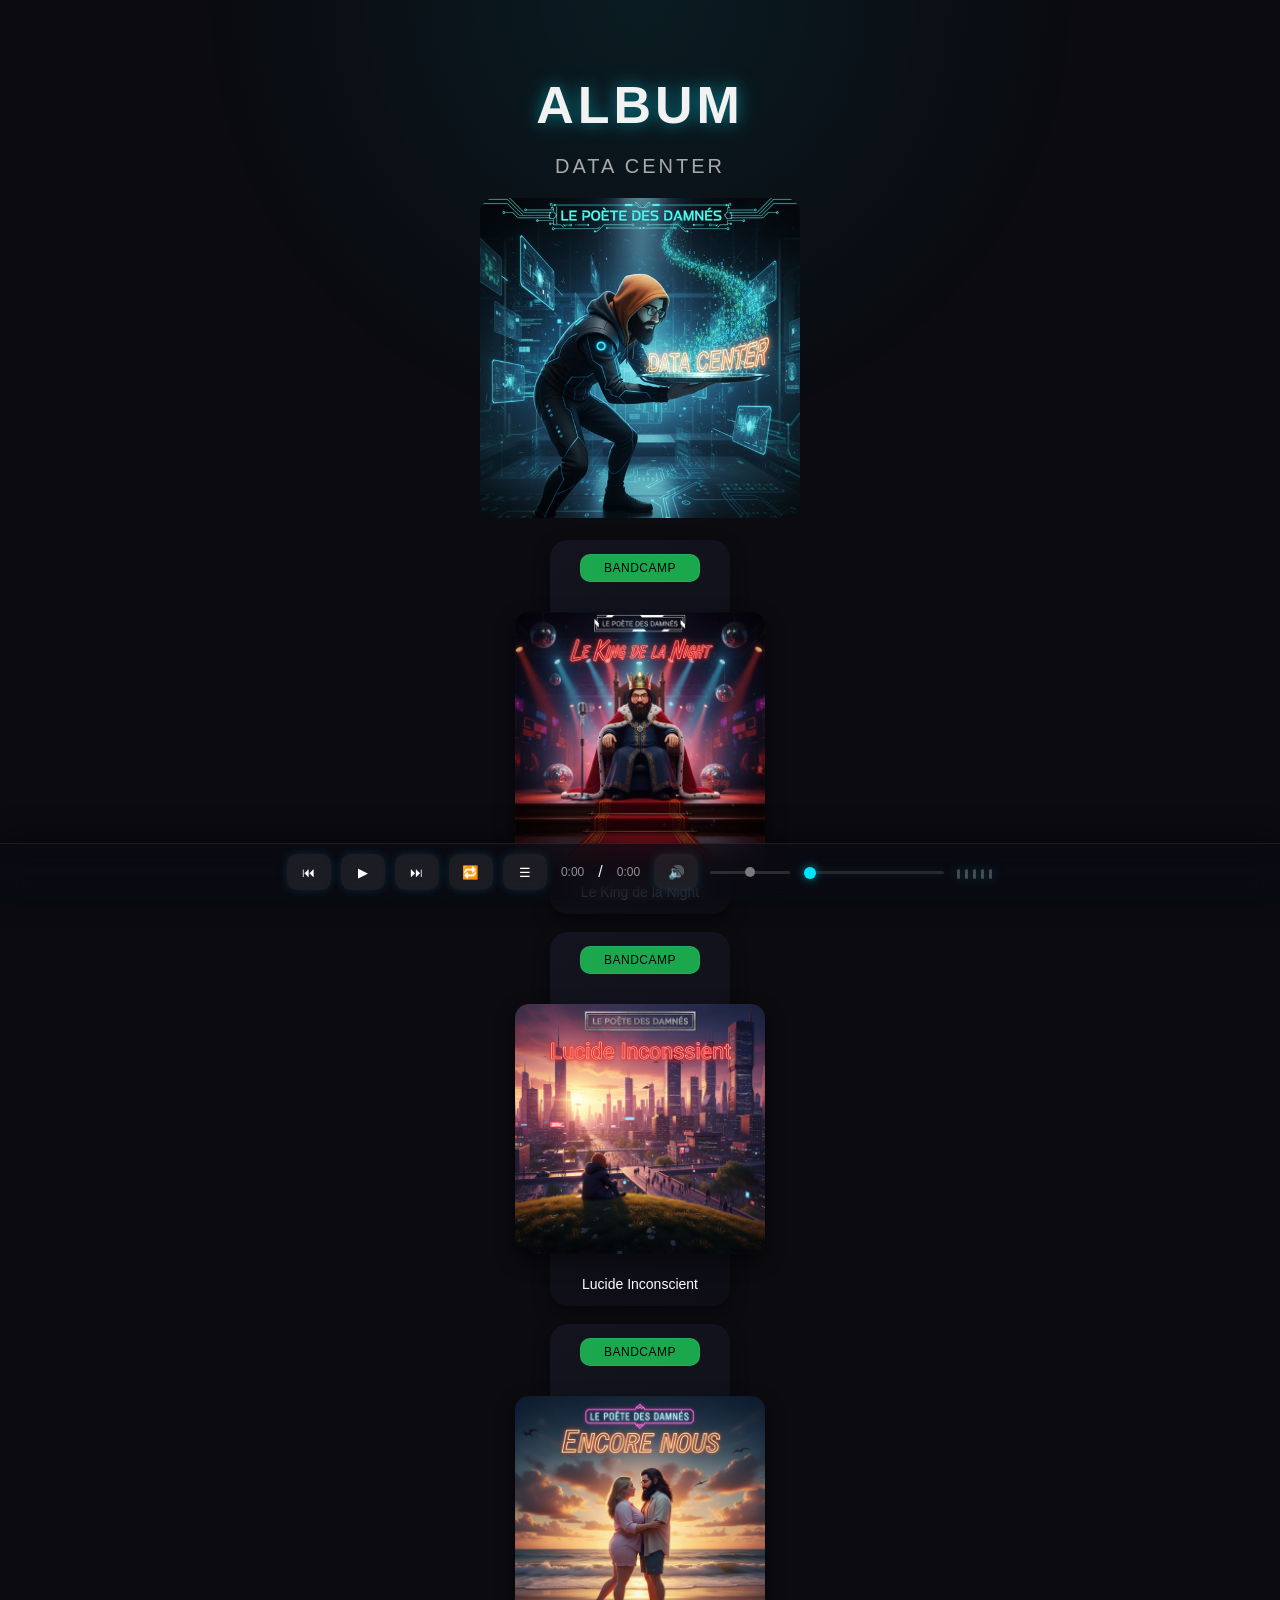
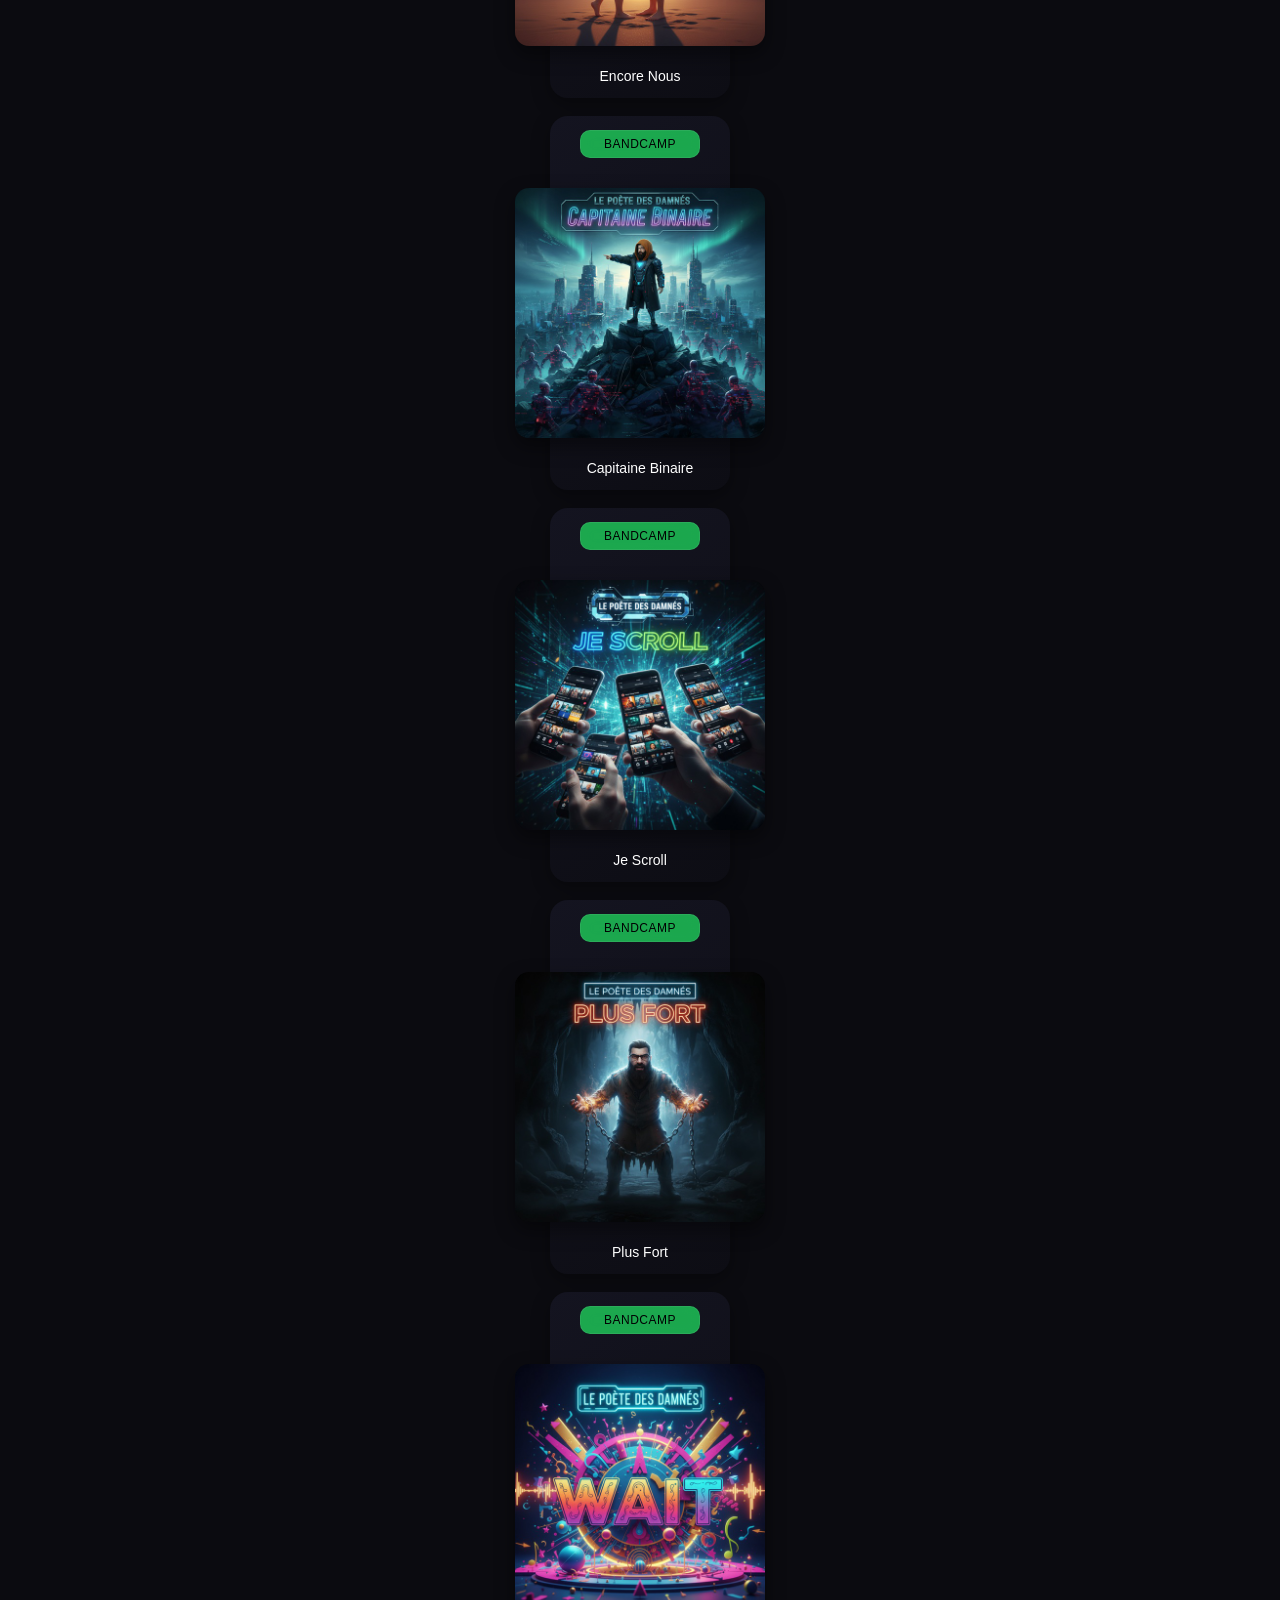
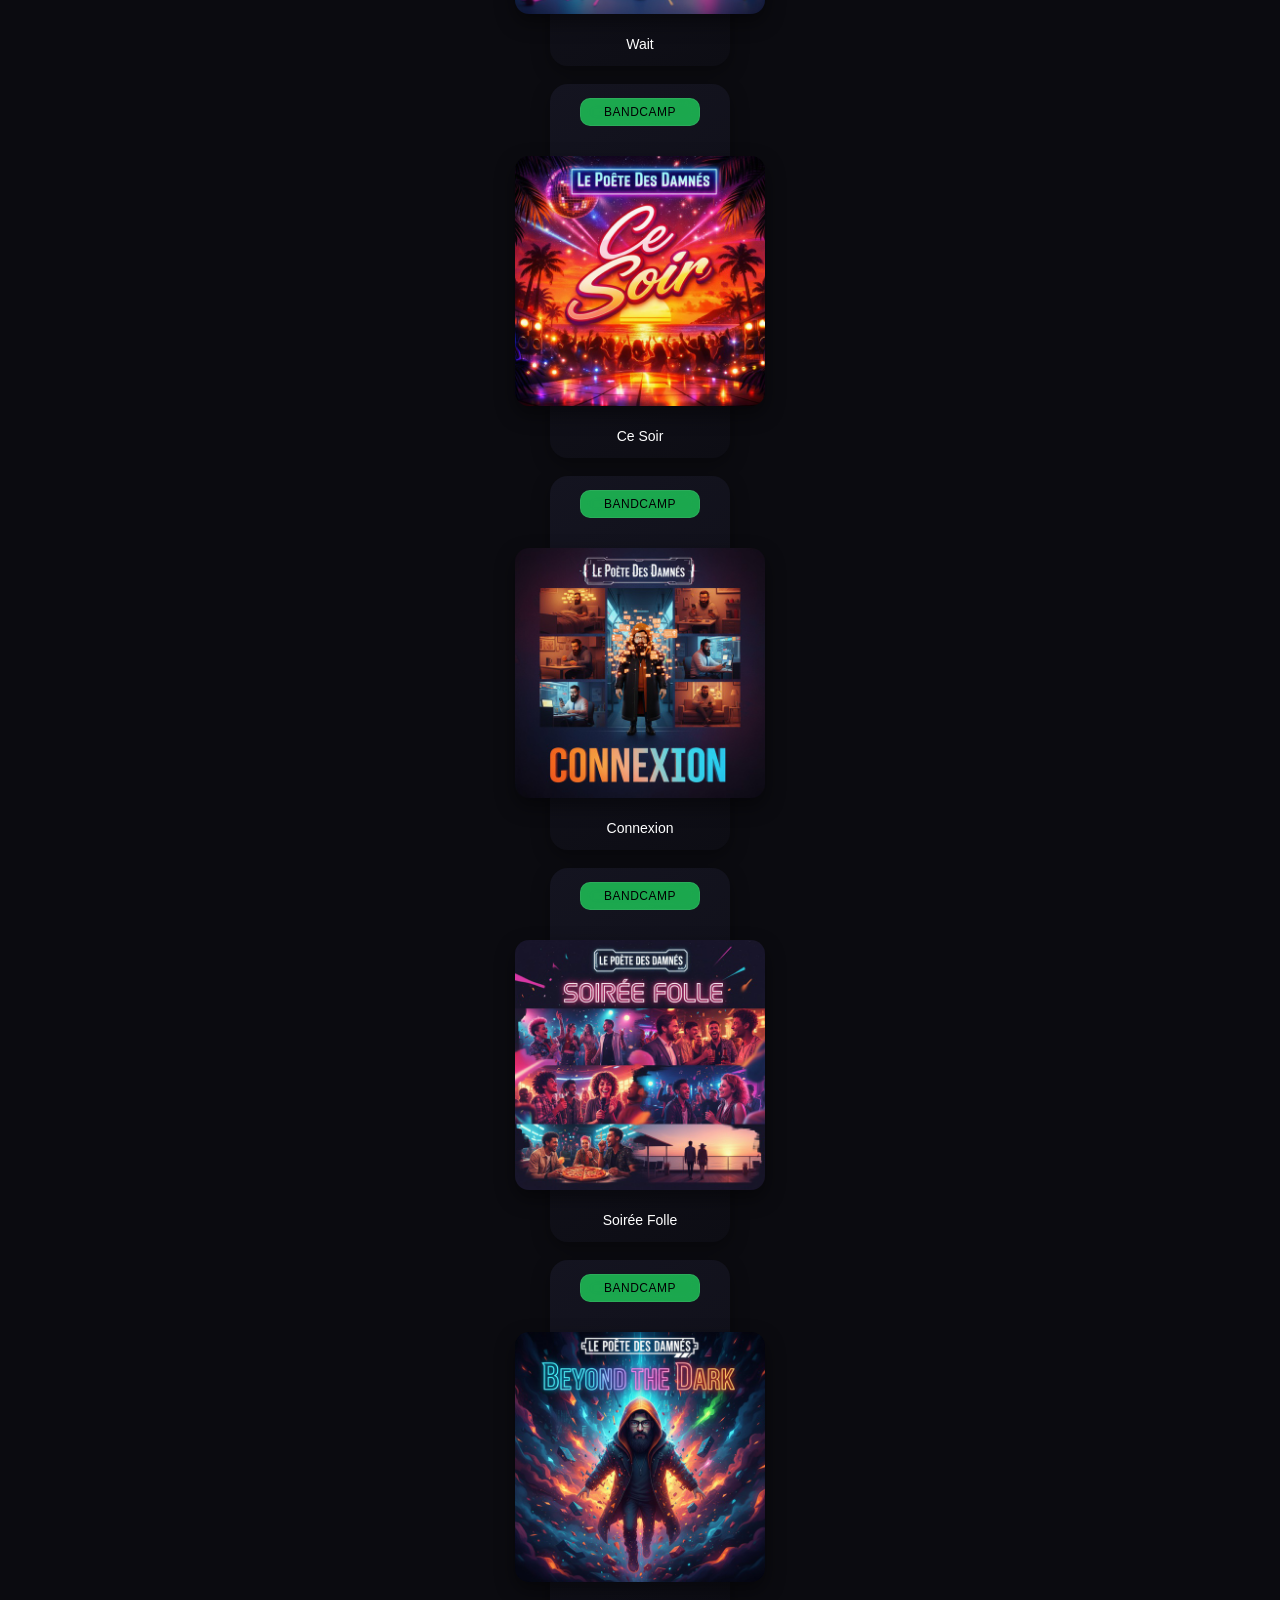
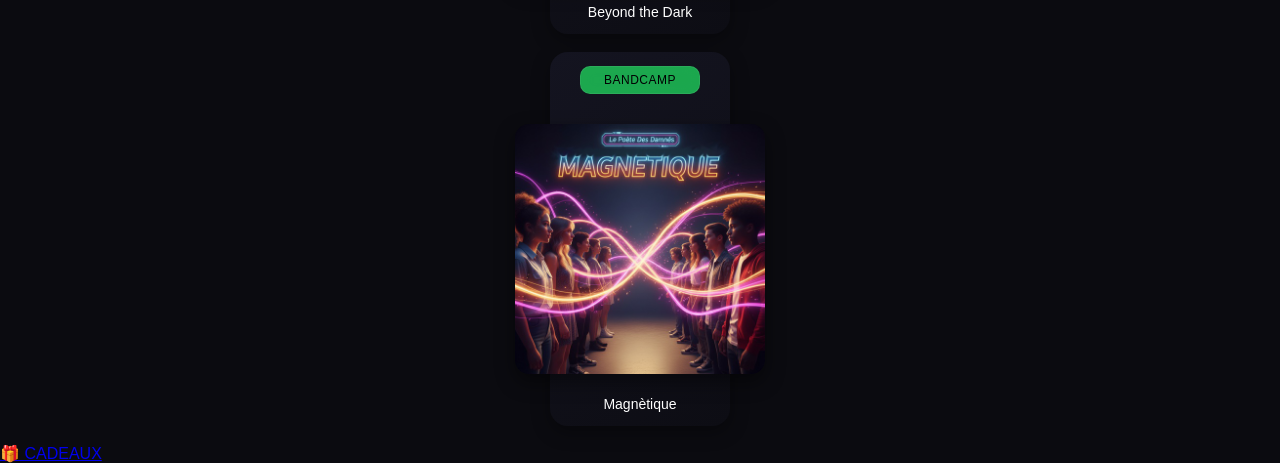
==== commit 1c96031d: "Update album1.html" ====
--- a/album1.html
+++ b/album1.html
@@ -176,6 +176,13 @@
     <span>Magnètique</span>
   </div>
 </div>
+    <div class="bonus-section">
+
+    <a href="bonus.html" class="gift-btn">
+        🎁 CADEAUX
+    </a>
+
+</div>
 </section>
 
 <!-- MINI PLAYER COMPLET -->
--- a/style.css
+++ b/style.css
@@ -1657,18 +1657,6 @@
     box-shadow: 0 0 18px rgba(74,163,255,0.3);
   }
 
-  /* SPOTIFY = VERT CLASSIQUE */
-  .music-btn.spotify {
-    color: #1DB954;
-    background: rgba(29,185,84,0.08);
-    box-shadow: 0 0 12px rgba(29,185,84,0.12);
-  }
-
-  .music-btn.spotify:hover {
-    background: rgba(29,185,84,0.15);
-    box-shadow: 0 0 18px rgba(29,185,84,0.25);
-  }
-
   /* -------------------------
      PAROLES BUTTON (GLASS PRO)
   --------------------------*/
@@ -2224,11 +2212,6 @@
   box-shadow: 0 0 15px rgba(0,229,255,0.35);
 }
 
-.music-btn.spotify:hover {
-  border-color: rgba(30,215,96,0.5);
-  box-shadow: 0 0 15px rgba(30,215,96,0.35);
-}
-
 
 /* _____________________ */
 /* ===================== */
@@ -2484,11 +2467,6 @@
   color: #000;
 }
 
-.music-btn.spotify {
-  background: #1ed760;
-  color: #000;
-}
-
 /* ---------- PAROLES BUTTON ---------- */
 .lyrics-btn {
   display: inline-block;
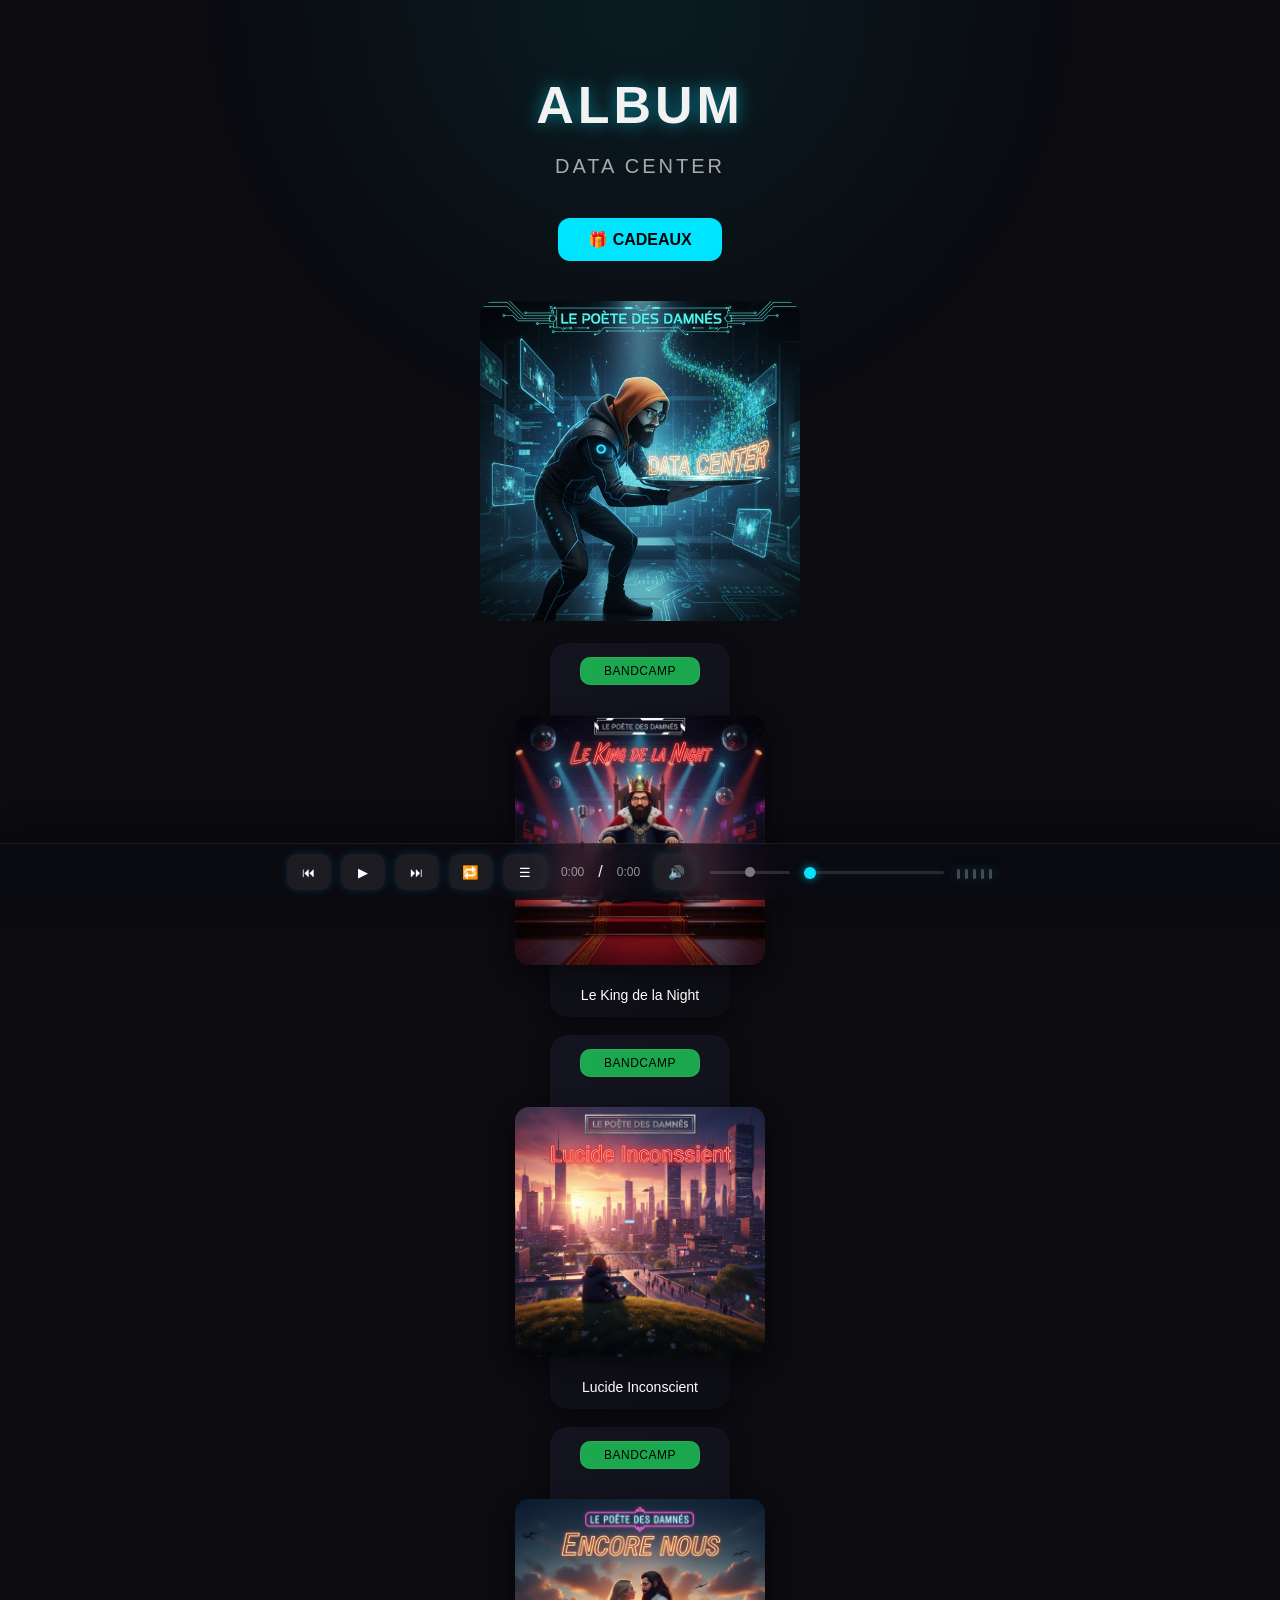
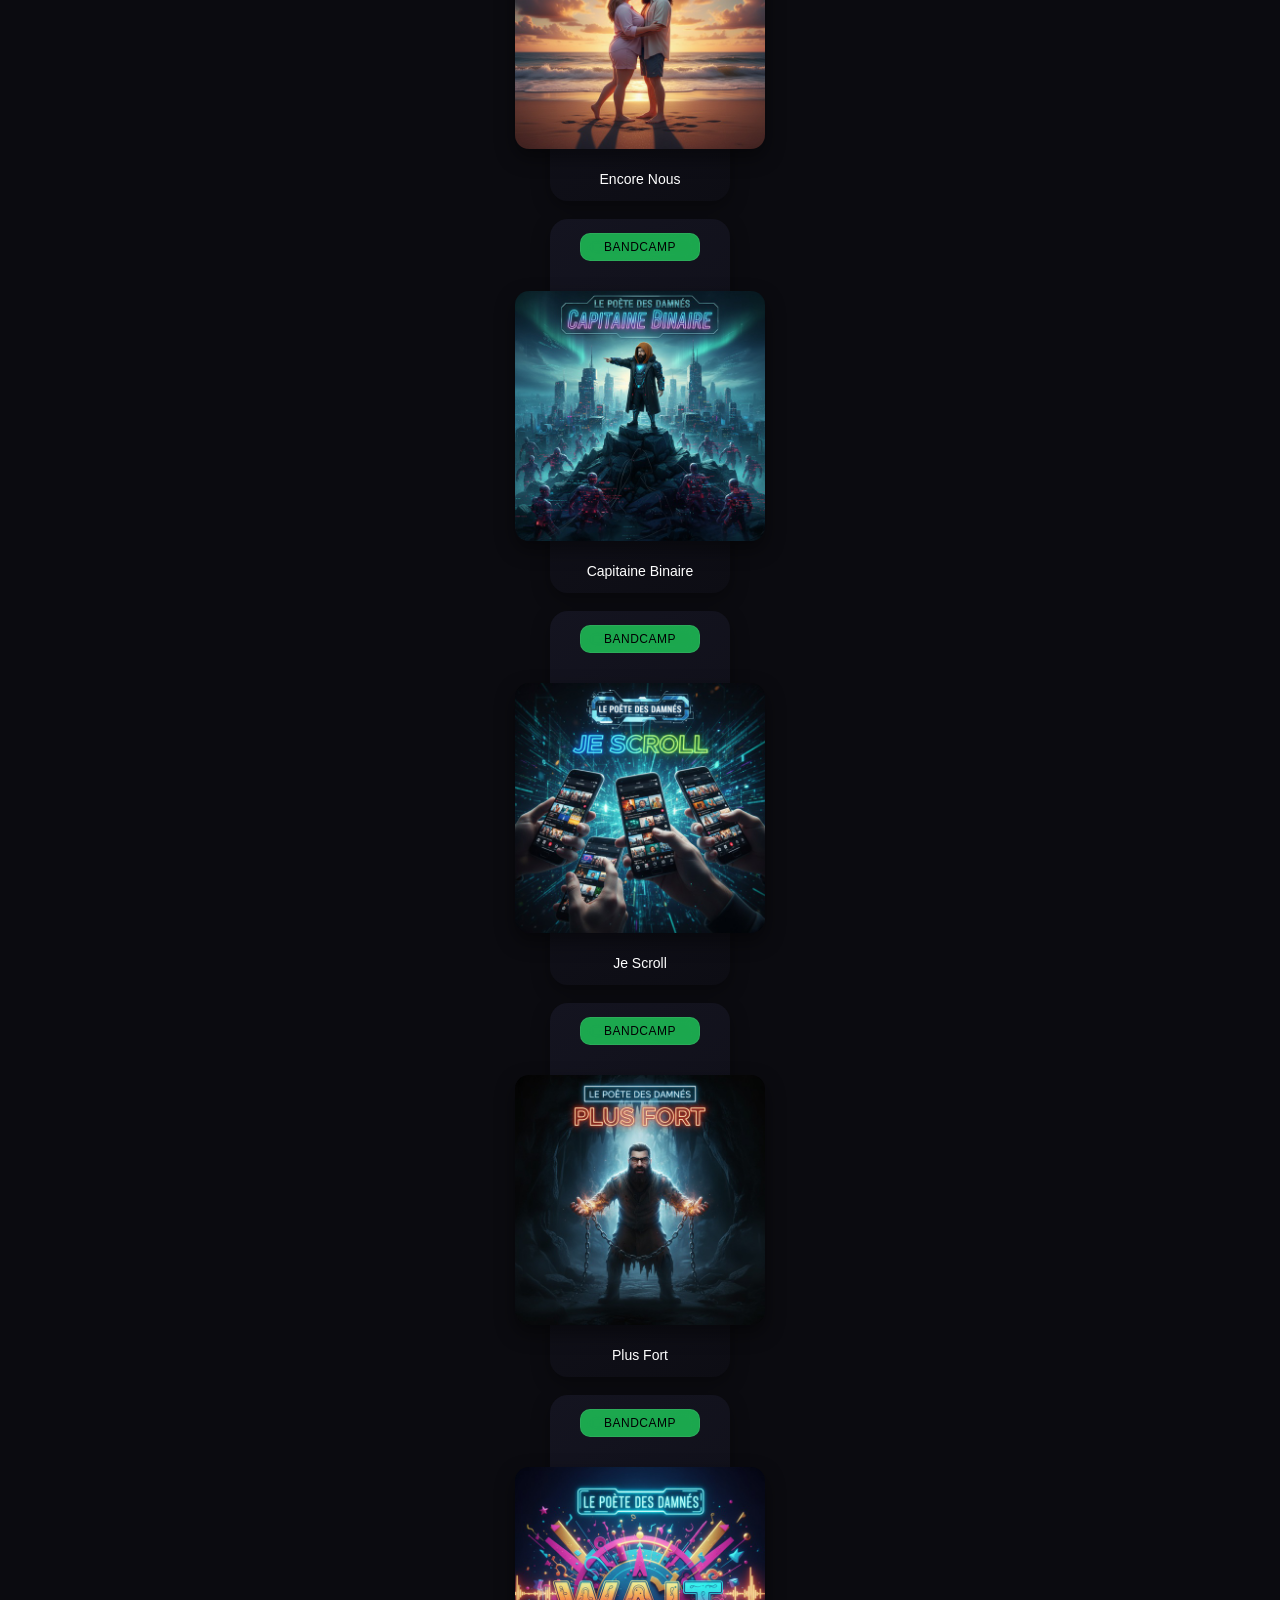
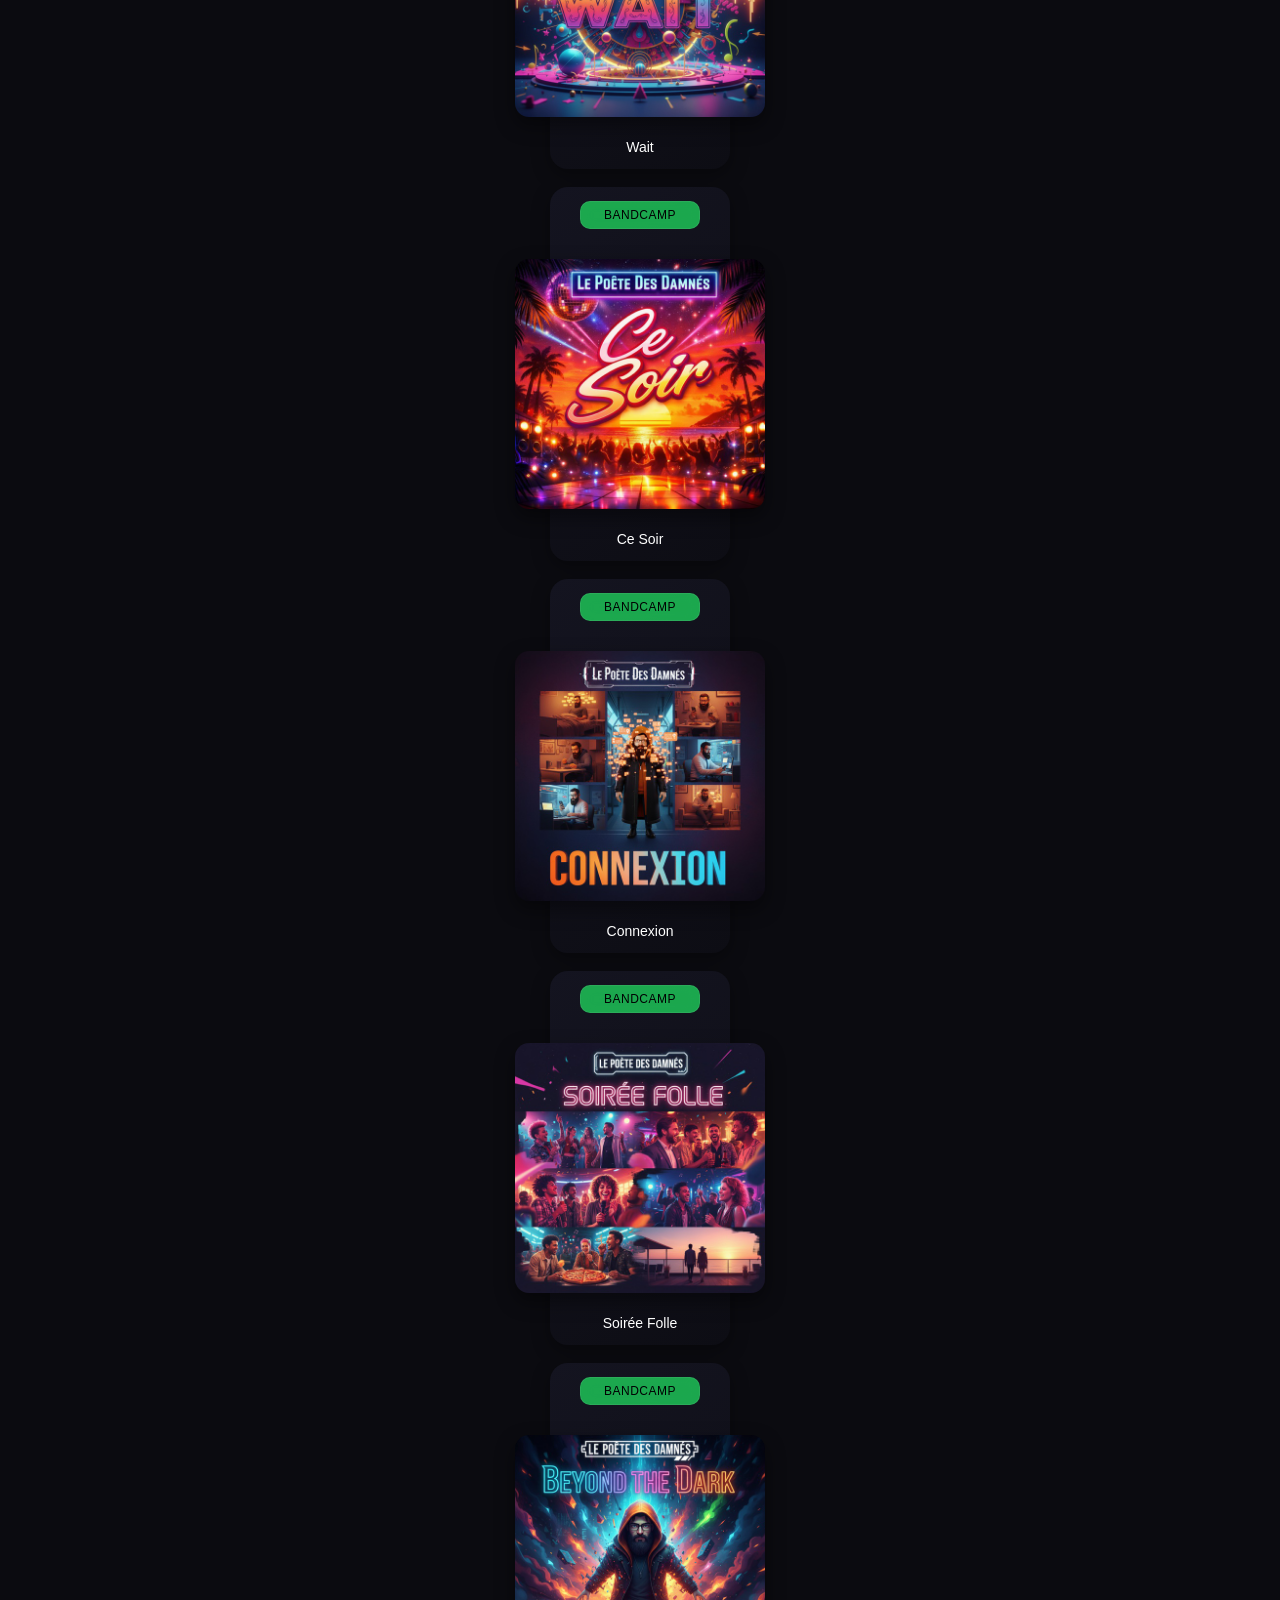
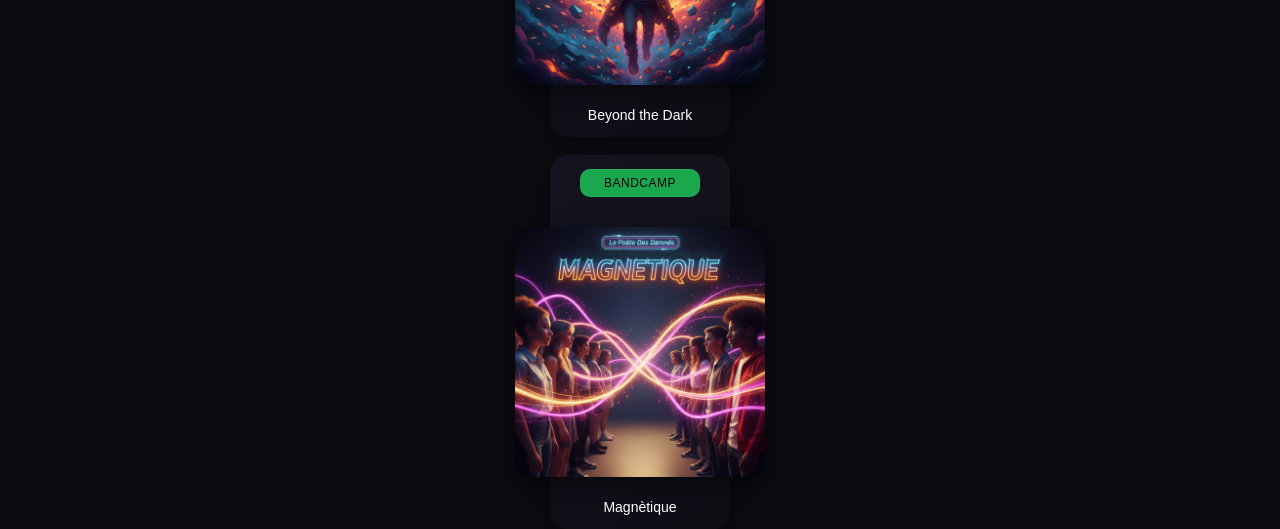
==== commit 8bdb411c: "Update album1.html" ====
--- a/album1.html
+++ b/album1.html
@@ -11,6 +11,13 @@
 <header class="bio-header">
   <h1>ALBUM</h1>
   <p class="slogan">DATA CENTER</p>
+      <div class="bonus-section">
+
+    <a href="bonus.html" class="gift-btn">
+        🎁 CADEAUX
+    </a>
+
+</div>
 </header>
 
 <!-- COVER PRINCIPAL -->
@@ -175,13 +182,6 @@
     </div>
     <span>Magnètique</span>
   </div>
-</div>
-    <div class="bonus-section">
-
-    <a href="bonus.html" class="gift-btn">
-        🎁 CADEAUX
-    </a>
-
 </div>
 </section>
 
--- a/style.css
+++ b/style.css
@@ -2623,8 +2623,8 @@
 }
 
 /* =========================
-   TERMINAL HACKER
-========================= */
+      TERMINAL HACKER
+   ========================= */
 
 body.terminal-page{
   background: black;
@@ -2683,3 +2683,30 @@
   0%, 50% { opacity: 1; }
   51%, 100% { opacity: 0; }
 }
+
+/* =========================
+          PAGE BONUS
+   ========================= */
+.bonus-section{
+    text-align:center;
+    margin:40px 0;
+}
+
+.gift-btn{
+    display:inline-block;
+    padding:12px 30px;
+    border-radius:12px;
+    text-decoration:none;
+    font-weight:bold;
+    font-size:1rem;
+
+    background:#00e5ff;
+    color:#000;
+
+    transition:0.3s;
+}
+
+.gift-btn:hover{
+    transform:scale(1.05);
+    box-shadow:0 0 20px #00e5ff;
+}
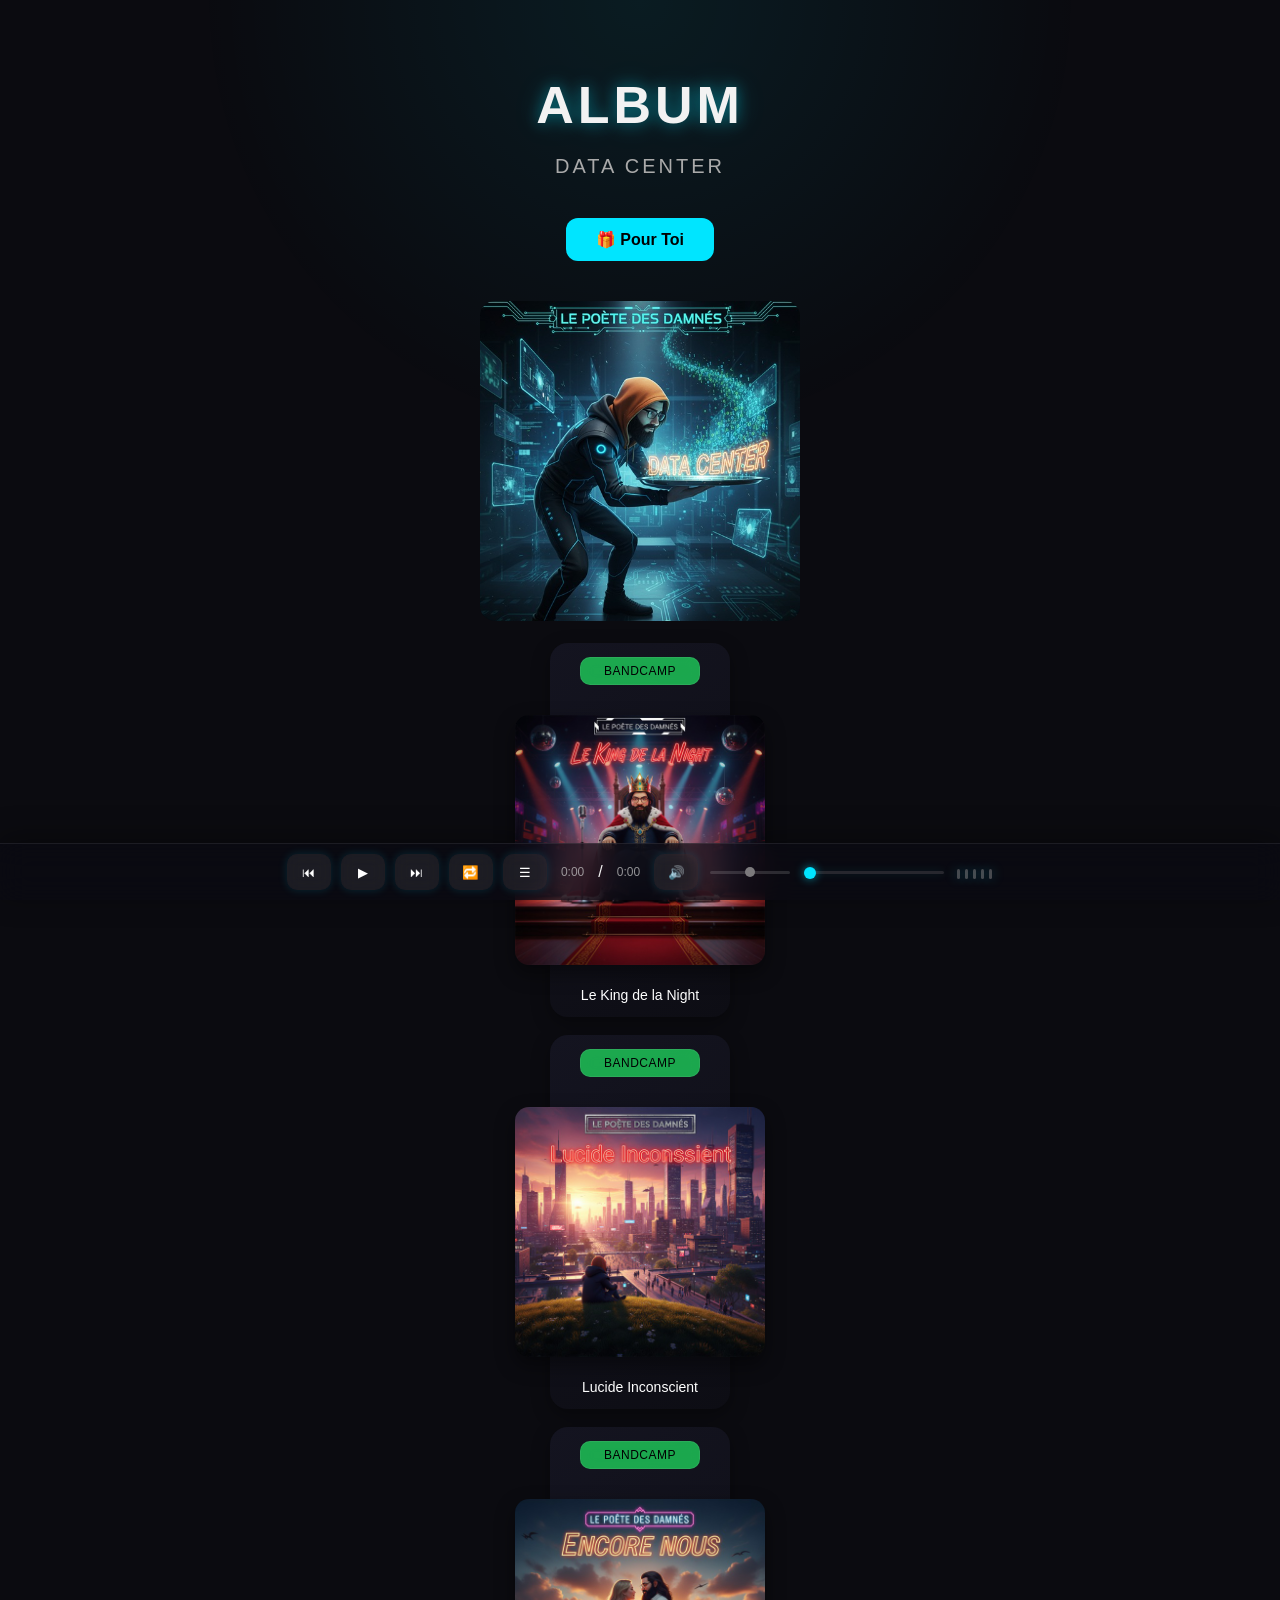
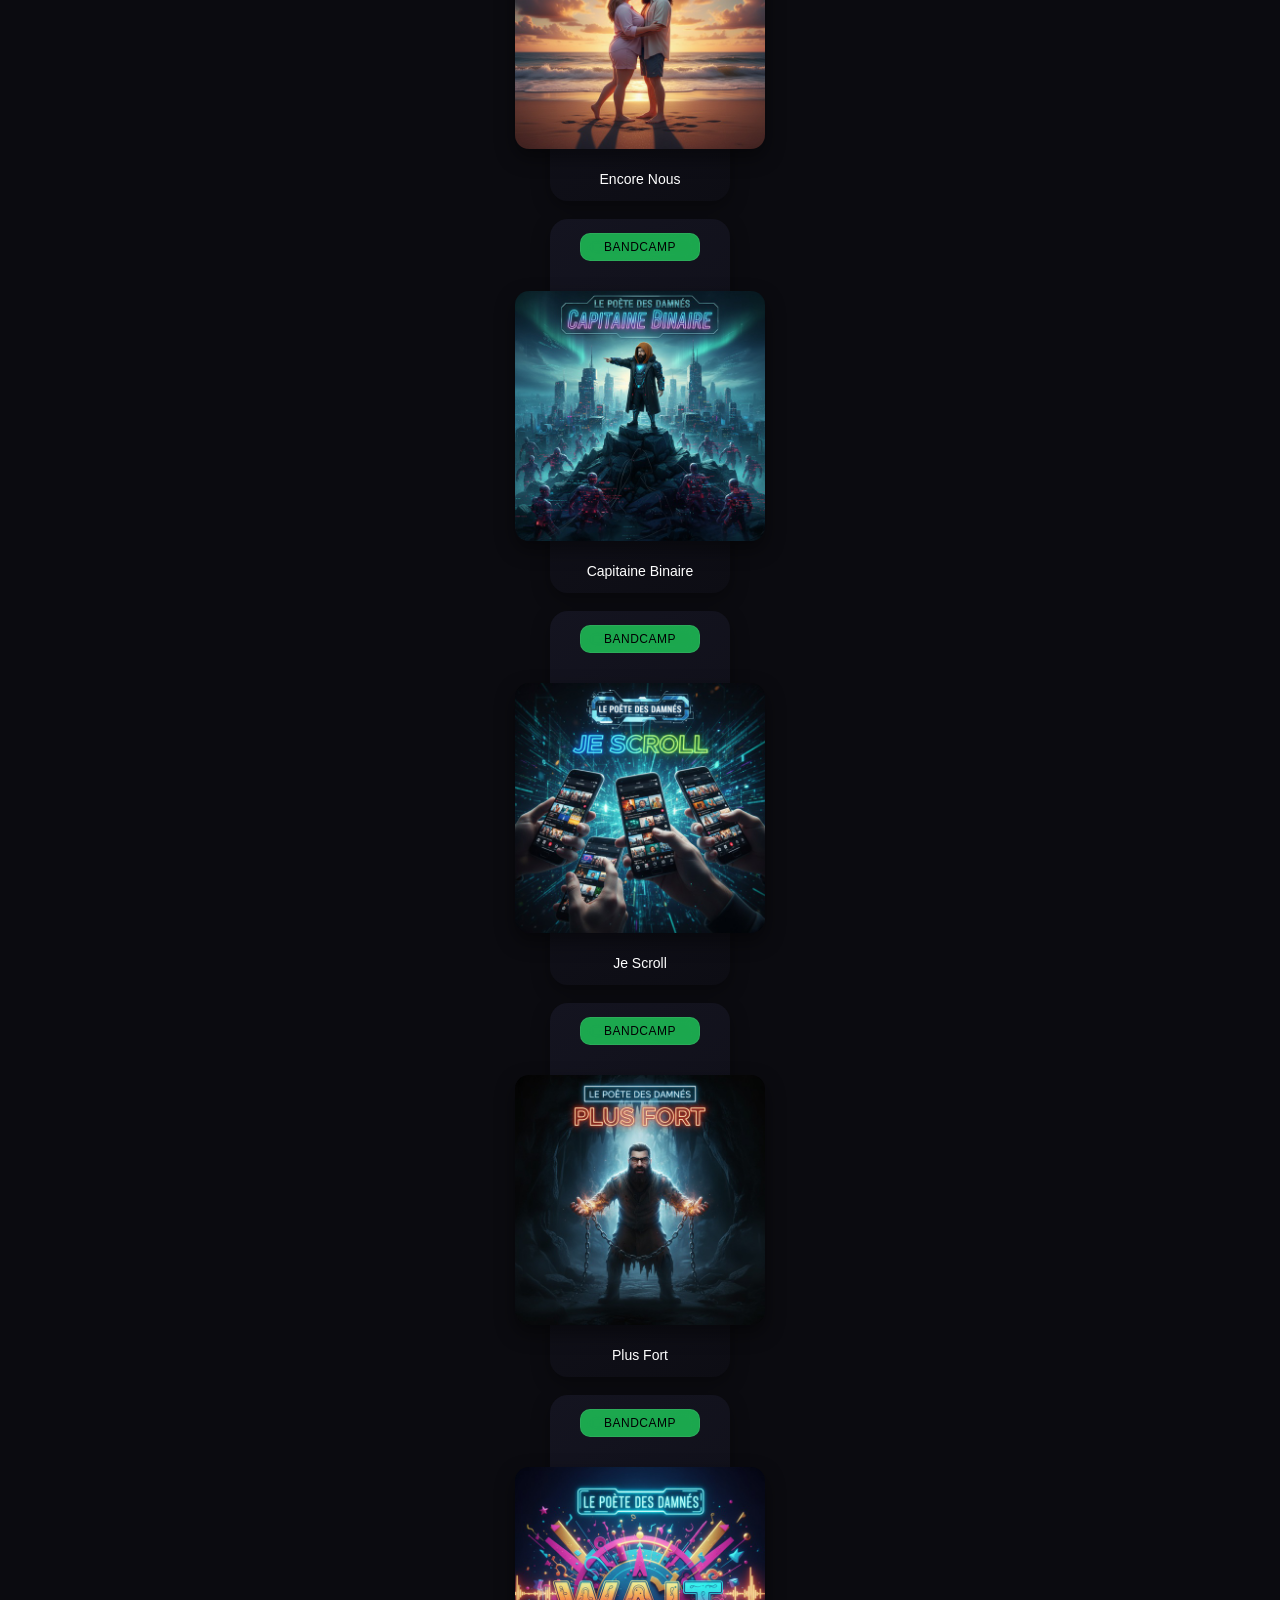
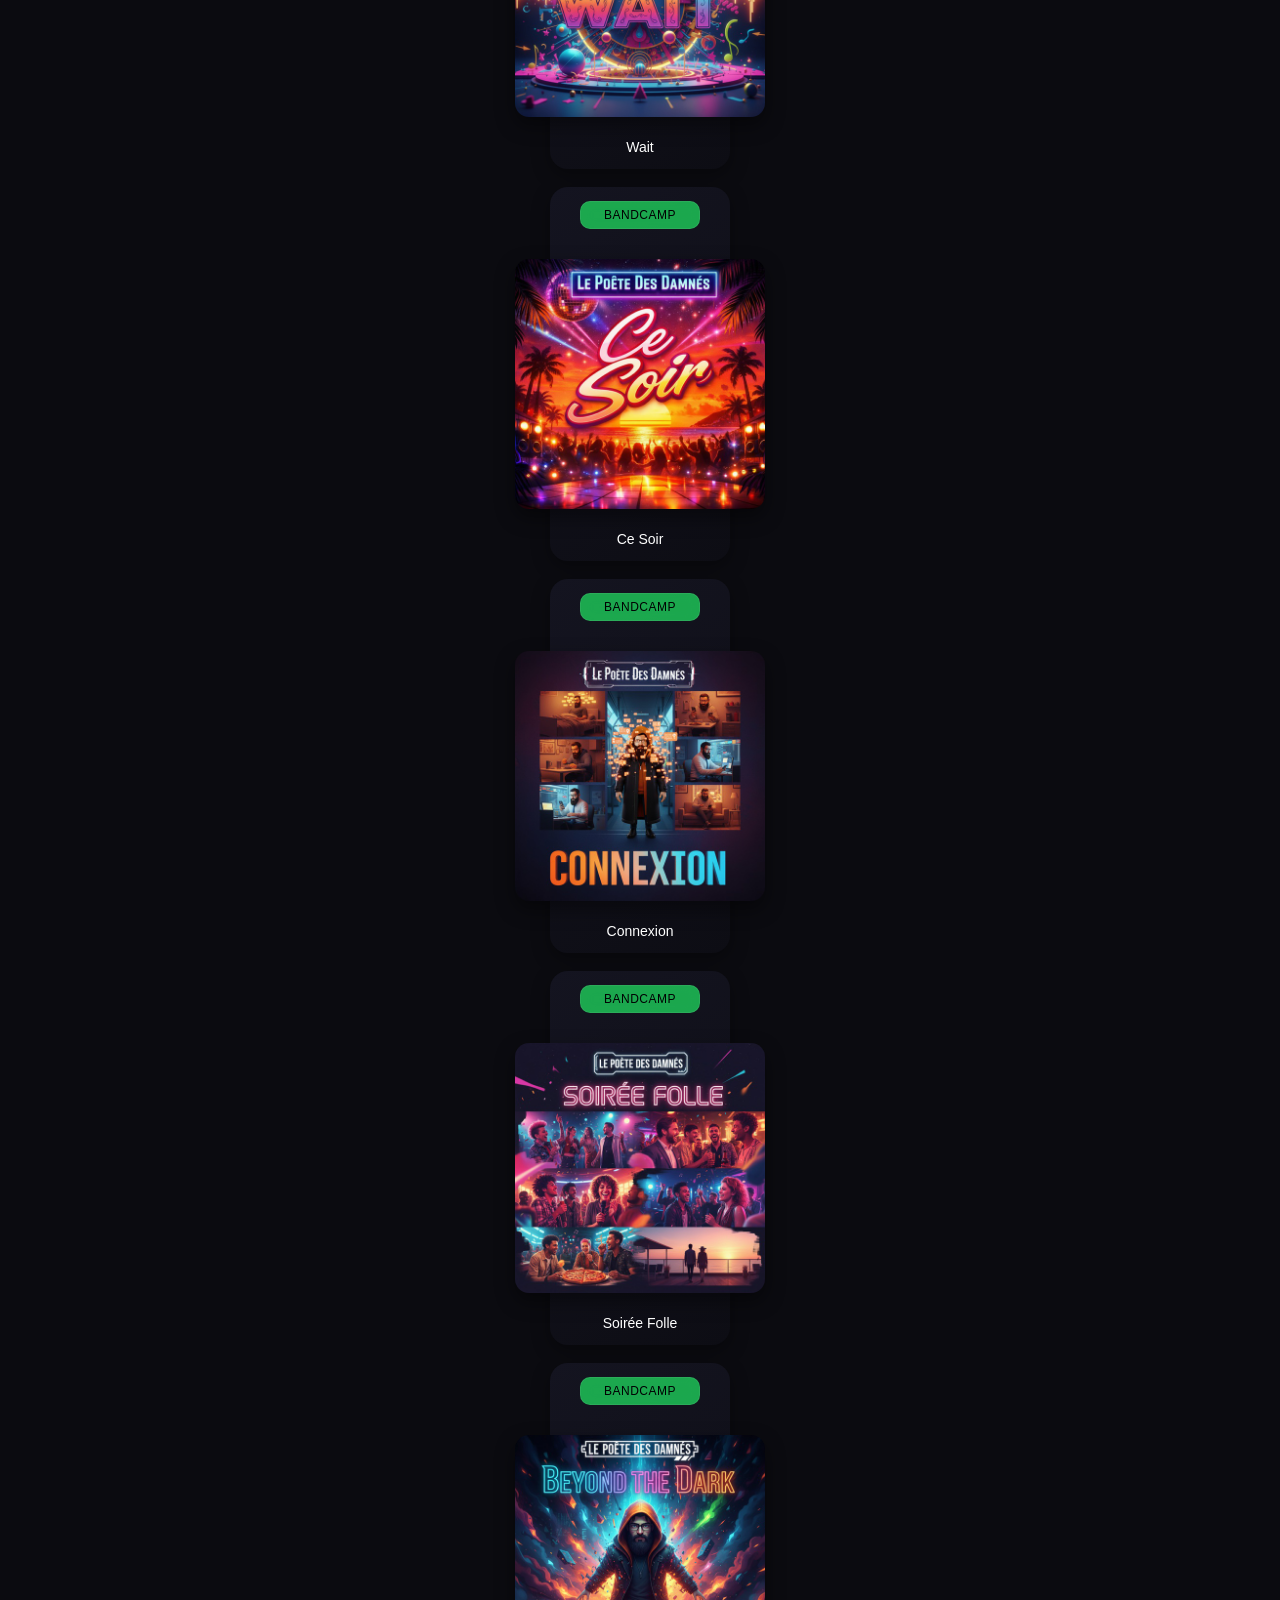
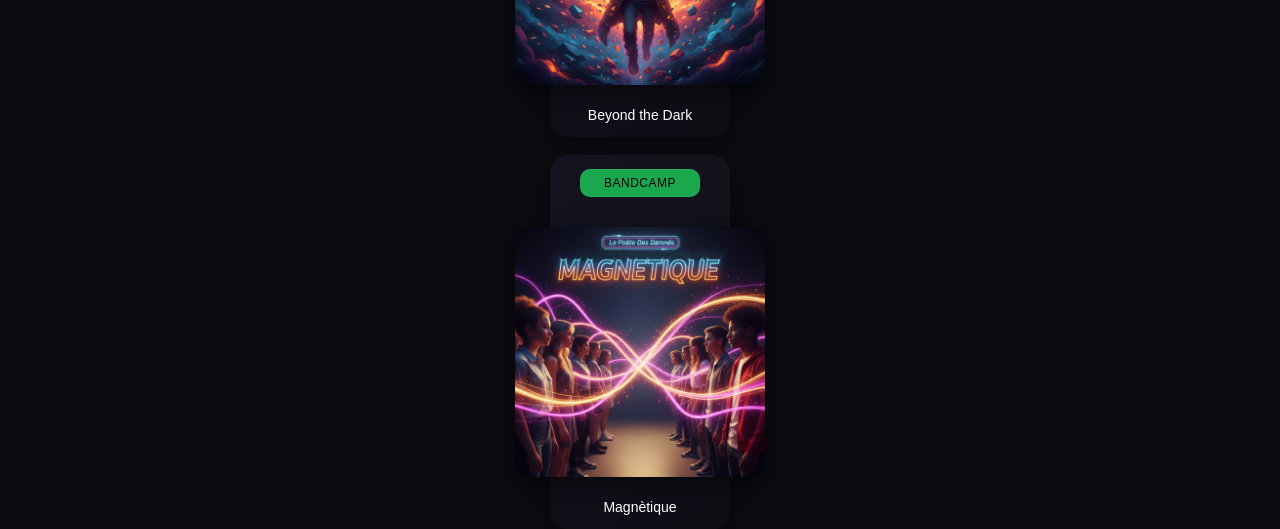
==== commit 9d116a8e: "Update album1.html" ====
--- a/album1.html
+++ b/album1.html
@@ -13,8 +13,8 @@
   <p class="slogan">DATA CENTER</p>
       <div class="bonus-section">
 
-    <a href="bonus.html" class="gift-btn">
-        🎁 CADEAUX
+    <a href="cadeaux.html" class="gift-btn">
+        🎁 Pour Toi
     </a>
 
 </div>
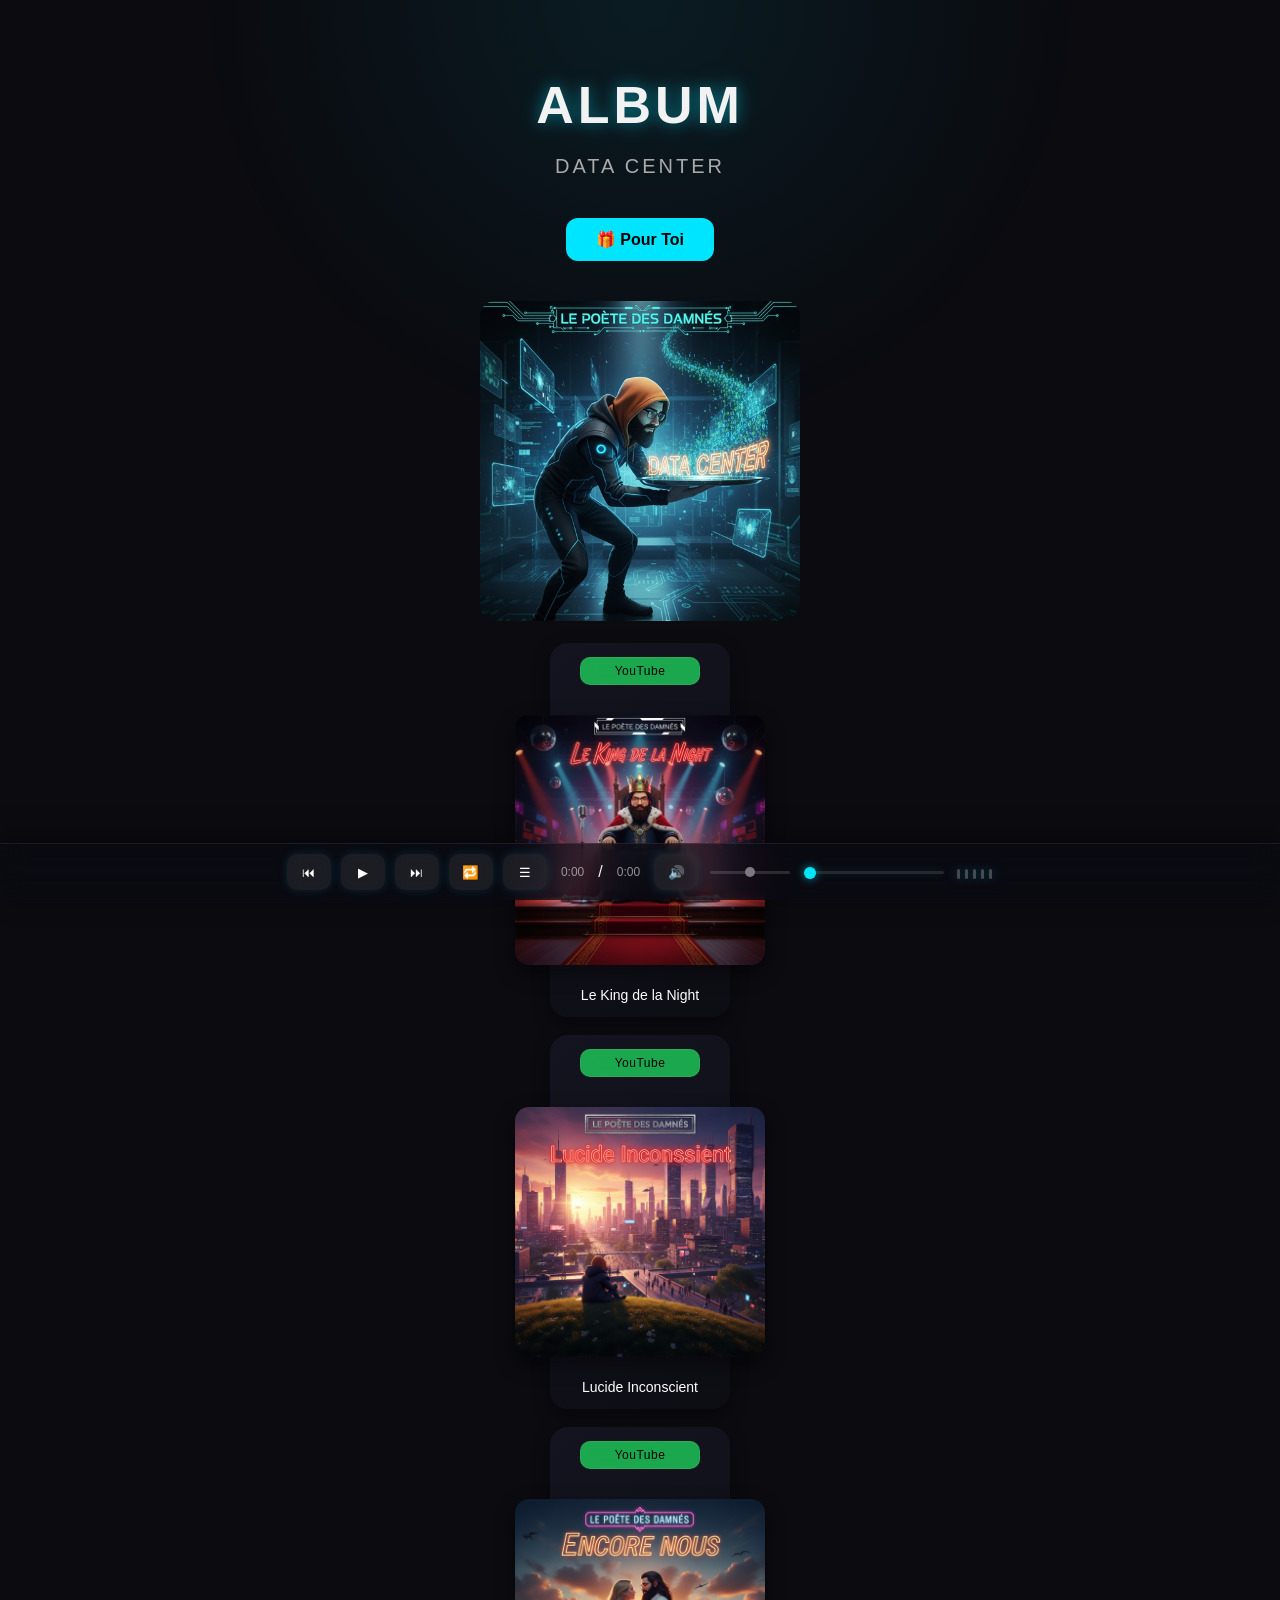
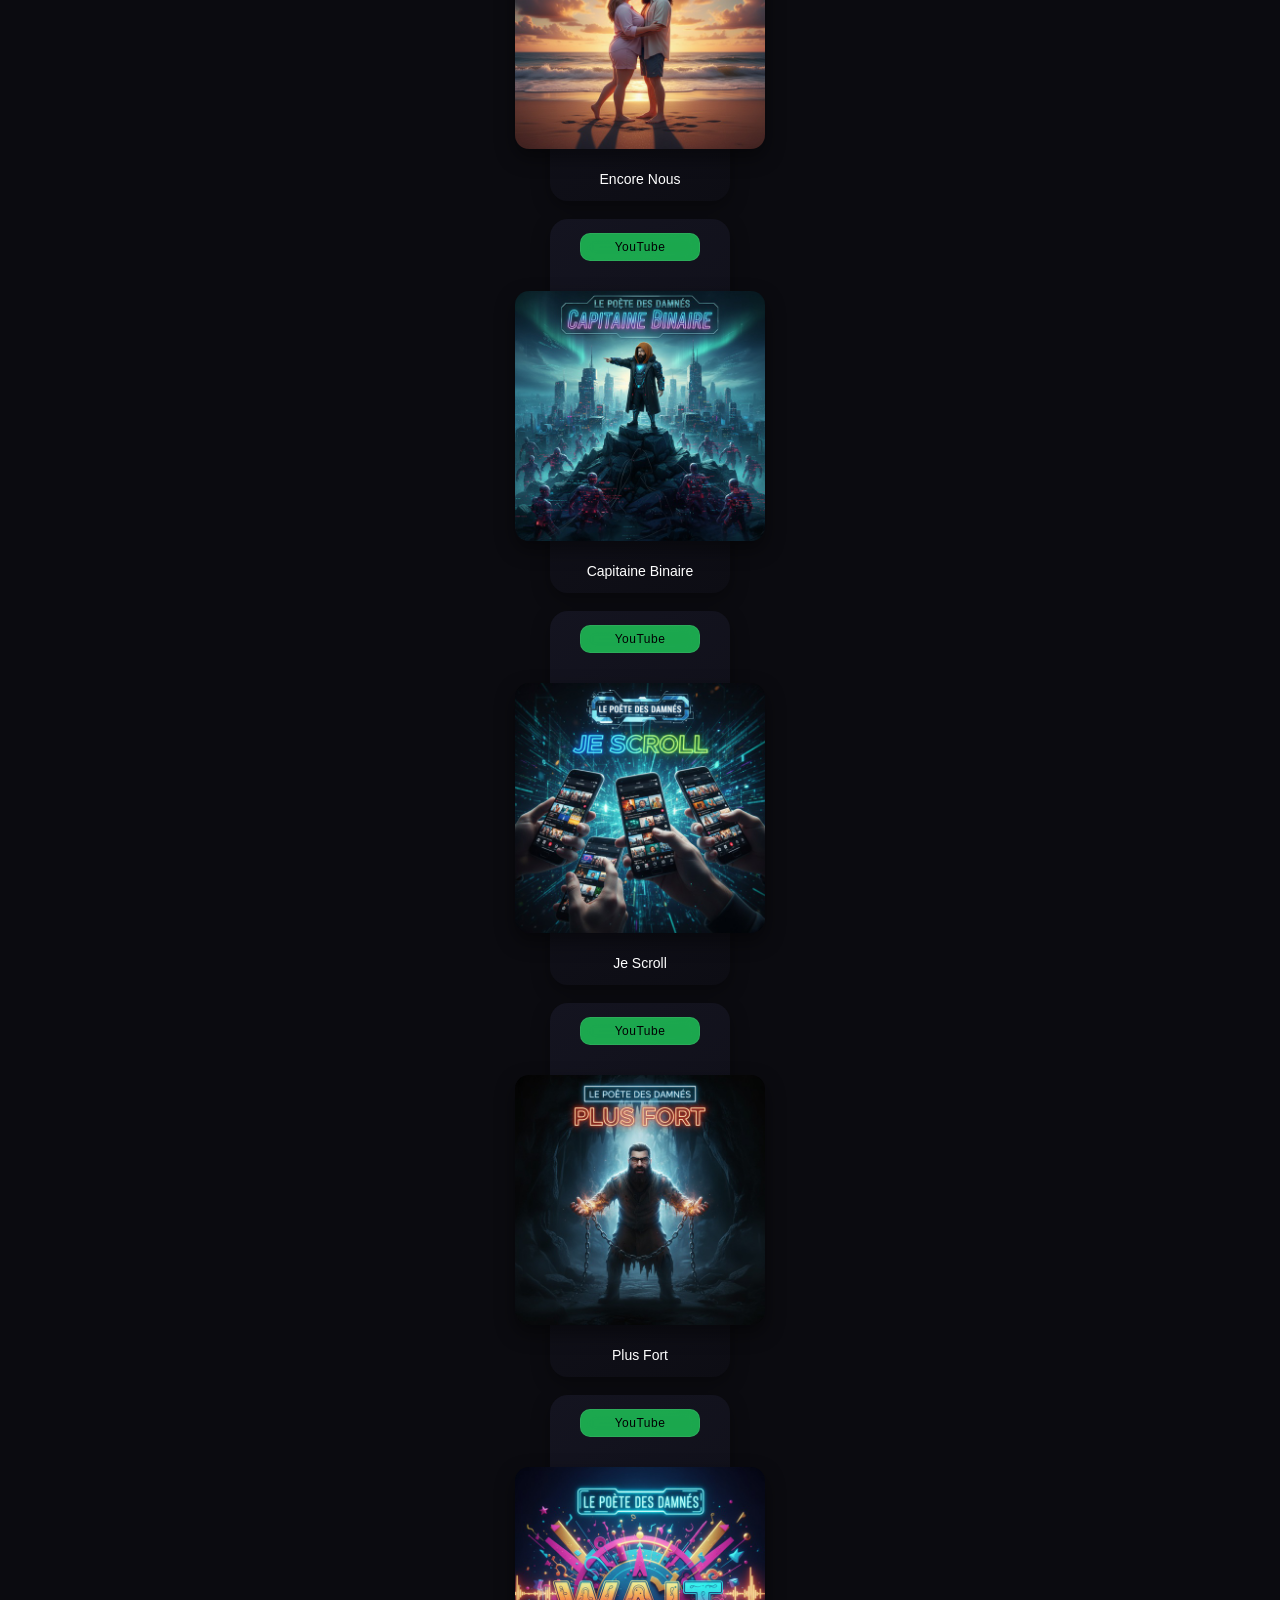
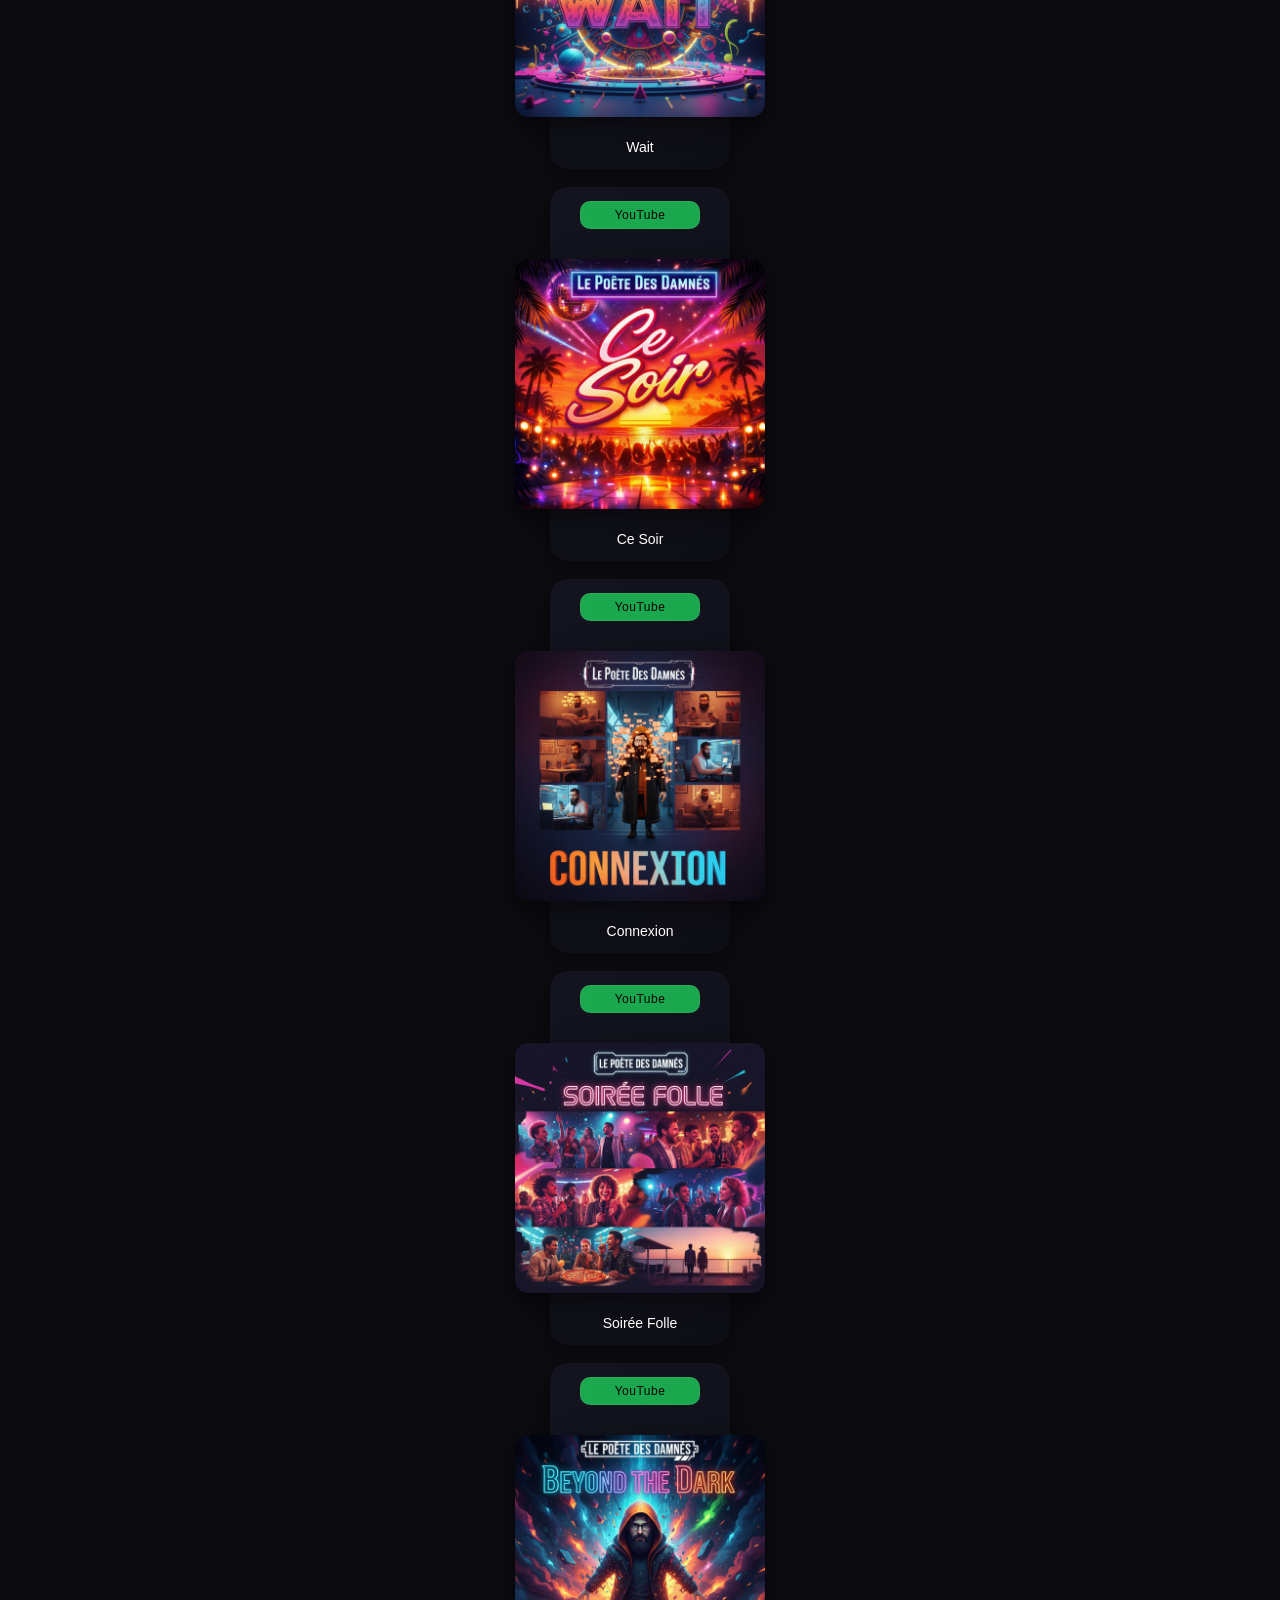
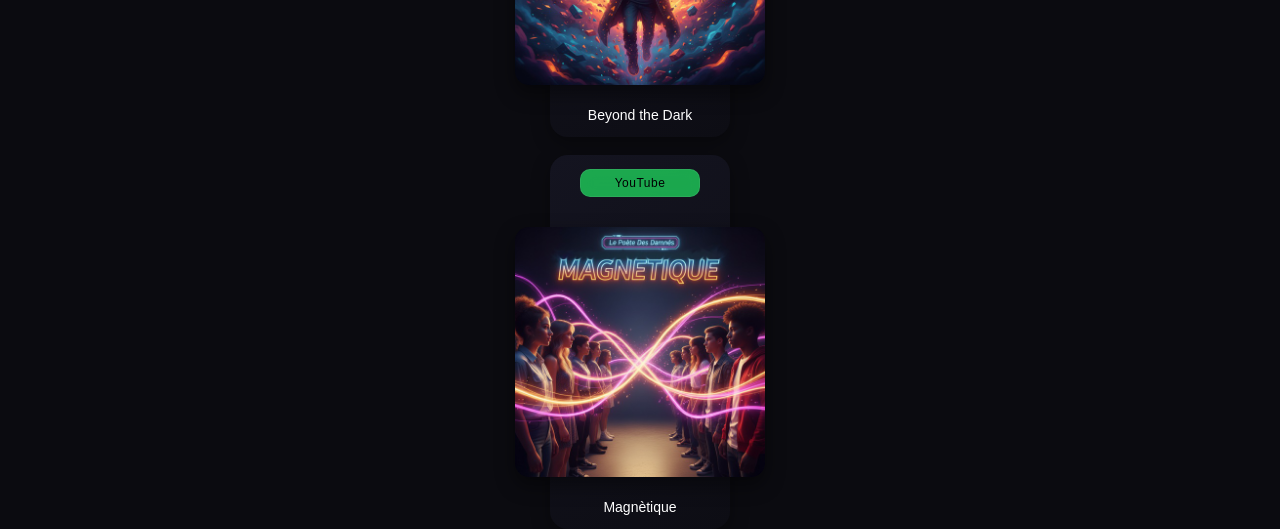
==== commit a0472ba1: "Update album1.html" ====
--- a/album1.html
+++ b/album1.html
@@ -31,7 +31,7 @@
 <div class="track" data-src="audio/cover1.mp3" data-title="Le King de la Night" data-index="0" data-cover="img/cover1.jpg">
   <div class="track-center">
     <div class="music-links">
-      <a href="https://bandcamp.com" target="_blank" class="music-btn bandcamp">BANDCAMP</a>
+      <a href="https://www.youtube.com/@Lepo%C3%A9tedesdamn%C3%A9s" target="_blank" class="music-btn bandcamp">YouTube</a>
     </div>
     <div class="cover-wrapper">
       <img src="img/cover1.jpg" loading="lazy">
@@ -44,7 +44,7 @@
 <div class="track" data-src="audio/cover2.mp3" data-title="Lucide Inconscient" data-index="1" data-cover="img/cover2.jpg">
   <div class="track-center">
     <div class="music-links">
-      <a href="https://bandcamp.com" target="_blank" class="music-btn bandcamp">BANDCAMP</a>
+      <a href="https://www.youtube.com/@Lepo%C3%A9tedesdamn%C3%A9s" target="_blank" class="music-btn bandcamp">YouTube</a>
     </div>
     <div class="cover-wrapper">
       <img src="img/cover2.jpg" loading="lazy">
@@ -57,7 +57,7 @@
 <div class="track" data-src="audio/cover3.mp3" data-title="Encore Nous" data-index="2" data-cover="img/cover3.jpg">
   <div class="track-center">
     <div class="music-links">
-      <a href="https://bandcamp.com" target="_blank" class="music-btn bandcamp">BANDCAMP</a>
+      <a href="https://www.youtube.com/@Lepo%C3%A9tedesdamn%C3%A9s" target="_blank" class="music-btn bandcamp">YouTube</a>
     </div>
     <div class="cover-wrapper">
       <img src="img/cover3.jpg" loading="lazy">
@@ -70,7 +70,7 @@
 <div class="track" data-src="audio/cover4.mp3" data-title="Capitaine Binaire" data-index="3" data-cover="img/cover4.jpg">
   <div class="track-center">
     <div class="music-links">
-      <a href="https://bandcamp.com" target="_blank" class="music-btn bandcamp">BANDCAMP</a>
+      <a href="https://www.youtube.com/@Lepo%C3%A9tedesdamn%C3%A9s" target="_blank" class="music-btn bandcamp">YouTube</a>
     </div>
     <div class="cover-wrapper">
       <img src="img/cover4.jpg" loading="lazy">
@@ -83,7 +83,7 @@
 <div class="track" data-src="audio/cover5.mp3" data-title="Je Scroll" data-index="4" data-cover="img/cover5.jpg">
   <div class="track-center">
     <div class="music-links">
-      <a href="https://bandcamp.com" target="_blank" class="music-btn bandcamp">BANDCAMP</a>
+      <a href="https://www.youtube.com/@Lepo%C3%A9tedesdamn%C3%A9s" target="_blank" class="music-btn bandcamp">YouTube</a>
     </div>
     <div class="cover-wrapper">
       <img src="img/cover5.jpg" loading="lazy">
@@ -96,7 +96,7 @@
 <div class="track" data-src="audio/cover6.mp3" data-title="Plus Fort" data-index="5" data-cover="img/cover6.jpg">
   <div class="track-center">
     <div class="music-links">
-      <a href="https://bandcamp.com" target="_blank" class="music-btn bandcamp">BANDCAMP</a>
+      <a href="https://www.youtube.com/@Lepo%C3%A9tedesdamn%C3%A9s" target="_blank" class="music-btn bandcamp">YouTube</a>
     </div>
     <div class="cover-wrapper">
       <img src="img/cover6.jpg" loading="lazy">
@@ -109,7 +109,7 @@
 <div class="track" data-src="audio/cover7.mp3" data-title="Wait" data-index="6" data-cover="img/cover7.jpg">
   <div class="track-center">
     <div class="music-links">
-      <a href="https://bandcamp.com" target="_blank" class="music-btn bandcamp">BANDCAMP</a>
+      <a href="https://www.youtube.com/@Lepo%C3%A9tedesdamn%C3%A9s" target="_blank" class="music-btn bandcamp">YouTube</a>
     </div>
     <div class="cover-wrapper">
       <img src="img/cover7.jpg" loading="lazy">
@@ -122,7 +122,7 @@
 <div class="track" data-src="audio/cover8.mp3" data-title="Ce Soir" data-index="7" data-cover="img/cover8.jpg">
   <div class="track-center">
     <div class="music-links">
-      <a href="https://bandcamp.com" target="_blank" class="music-btn bandcamp">BANDCAMP</a>
+      <a href="https://www.youtube.com/@Lepo%C3%A9tedesdamn%C3%A9s" target="_blank" class="music-btn bandcamp">YouTube</a>
     </div>
     <div class="cover-wrapper">
       <img src="img/cover8.jpg" loading="lazy">
@@ -135,7 +135,7 @@
 <div class="track" data-src="audio/cover9.mp3" data-title="Connexion" data-index="8" data-cover="img/cover9.jpg">
   <div class="track-center">
     <div class="music-links">
-      <a href="https://bandcamp.com" target="_blank" class="music-btn bandcamp">BANDCAMP</a>
+      <a href="https://www.youtube.com/@Lepo%C3%A9tedesdamn%C3%A9s" target="_blank" class="music-btn bandcamp">YouTube</a>
     </div>
     <div class="cover-wrapper">
       <img src="img/cover9.jpg" loading="lazy">
@@ -148,7 +148,7 @@
 <div class="track" data-src="audio/cover10.mp3" data-title="Soirée Folle" data-index="9" data-cover="img/cover10.jpg">
   <div class="track-center">
     <div class="music-links">
-      <a href="https://bandcamp.com" target="_blank" class="music-btn bandcamp">BANDCAMP</a>
+      <a href="https://www.youtube.com/@Lepo%C3%A9tedesdamn%C3%A9s" target="_blank" class="music-btn bandcamp">YouTube</a>
     </div>
     <div class="cover-wrapper">
       <img src="img/cover10.jpg" loading="lazy">
@@ -161,7 +161,7 @@
 <div class="track" data-src="audio/cover11.mp3" data-title="Beyond the Dark" data-index="10" data-cover="img/cover11.jpg">
   <div class="track-center">
     <div class="music-links">
-      <a href="https://bandcamp.com" target="_blank" class="music-btn bandcamp">BANDCAMP</a>
+      <a href="https://www.youtube.com/@Lepo%C3%A9tedesdamn%C3%A9s" target="_blank" class="music-btn bandcamp">YouTube</a>
     </div>
     <div class="cover-wrapper">
       <img src="img/cover11.jpg" loading="lazy">
@@ -174,7 +174,7 @@
 <div class="track" data-src="audio/cover12.mp3" data-title="Magnètique" data-index="11" data-cover="img/cover12.jpg">
   <div class="track-center">
     <div class="music-links">
-      <a href="https://bandcamp.com" target="_blank" class="music-btn bandcamp">BANDCAMP</a>
+      <a href="https://www.youtube.com/@Lepo%C3%A9tedesdamn%C3%A9s" target="_blank" class="music-btn bandcamp">YouTube</a>
     </div>
     <div class="cover-wrapper">
       <img src="img/cover12.jpg" loading="lazy">
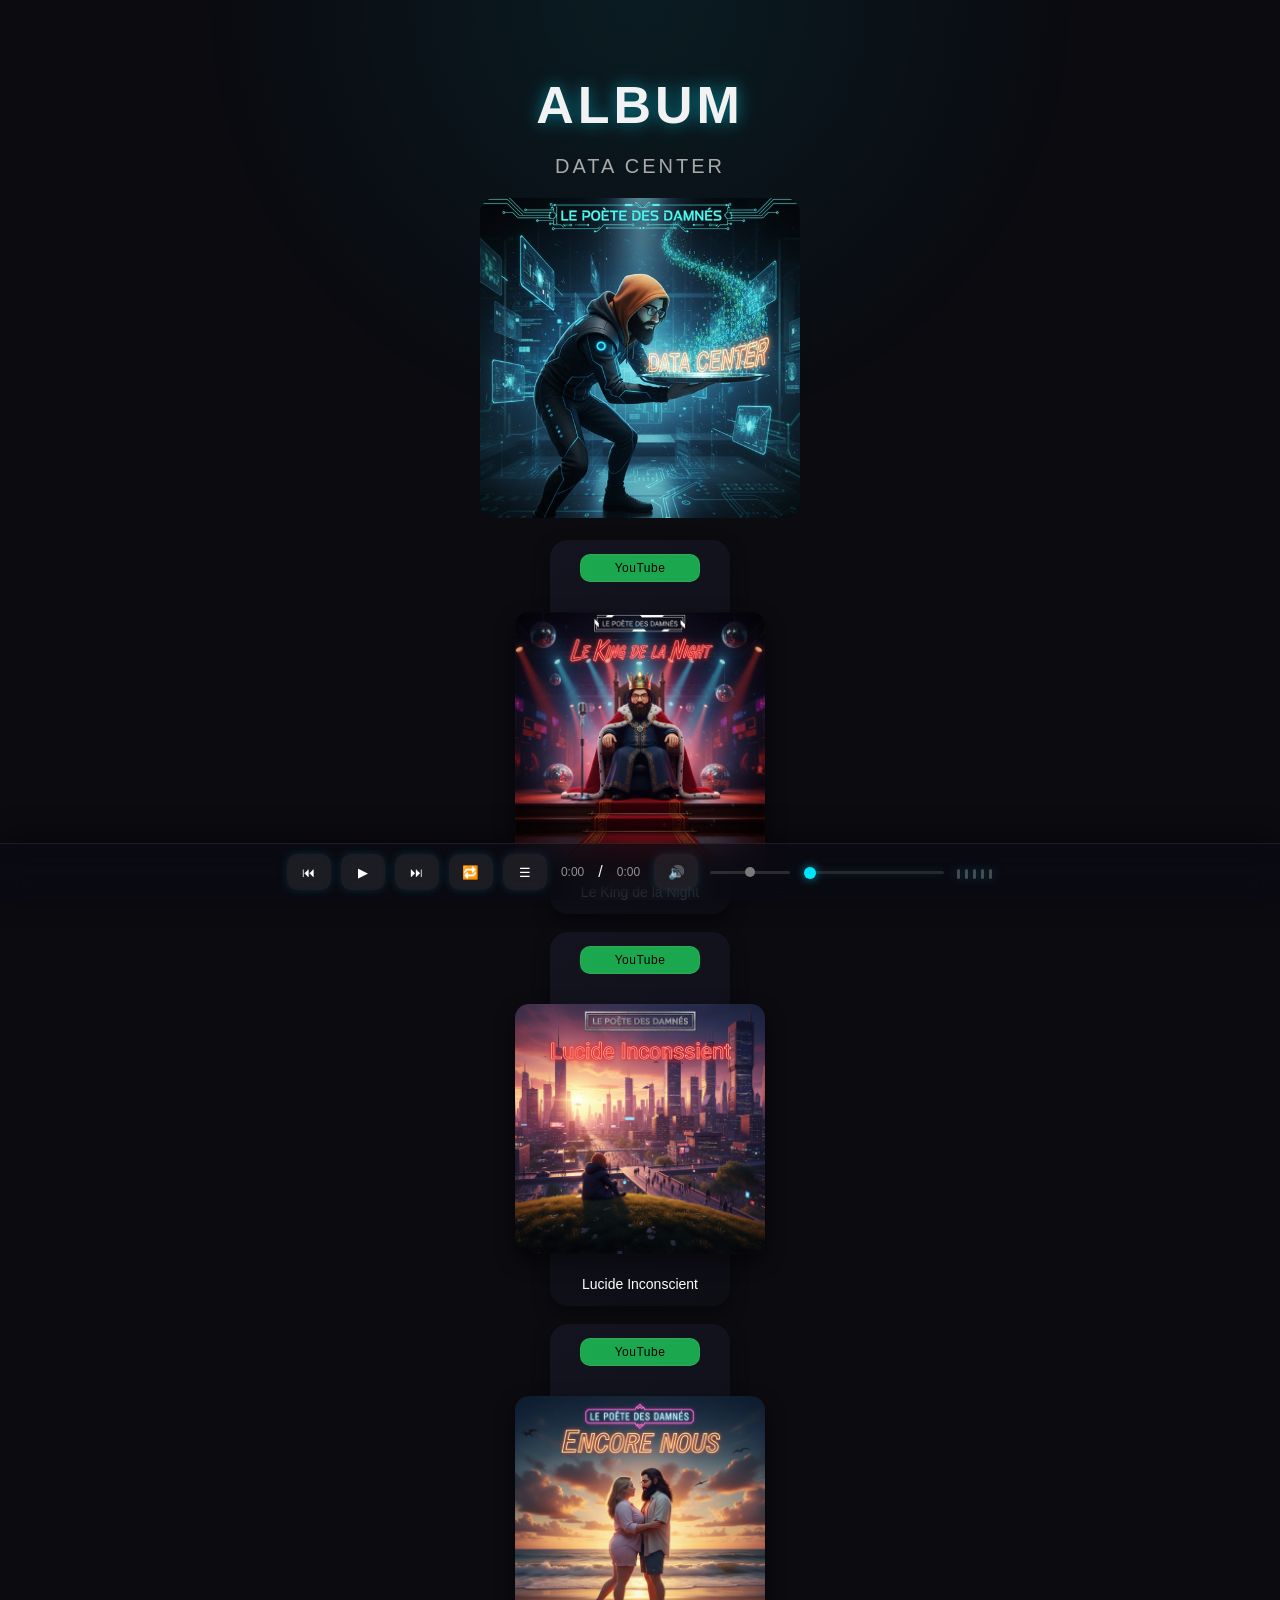
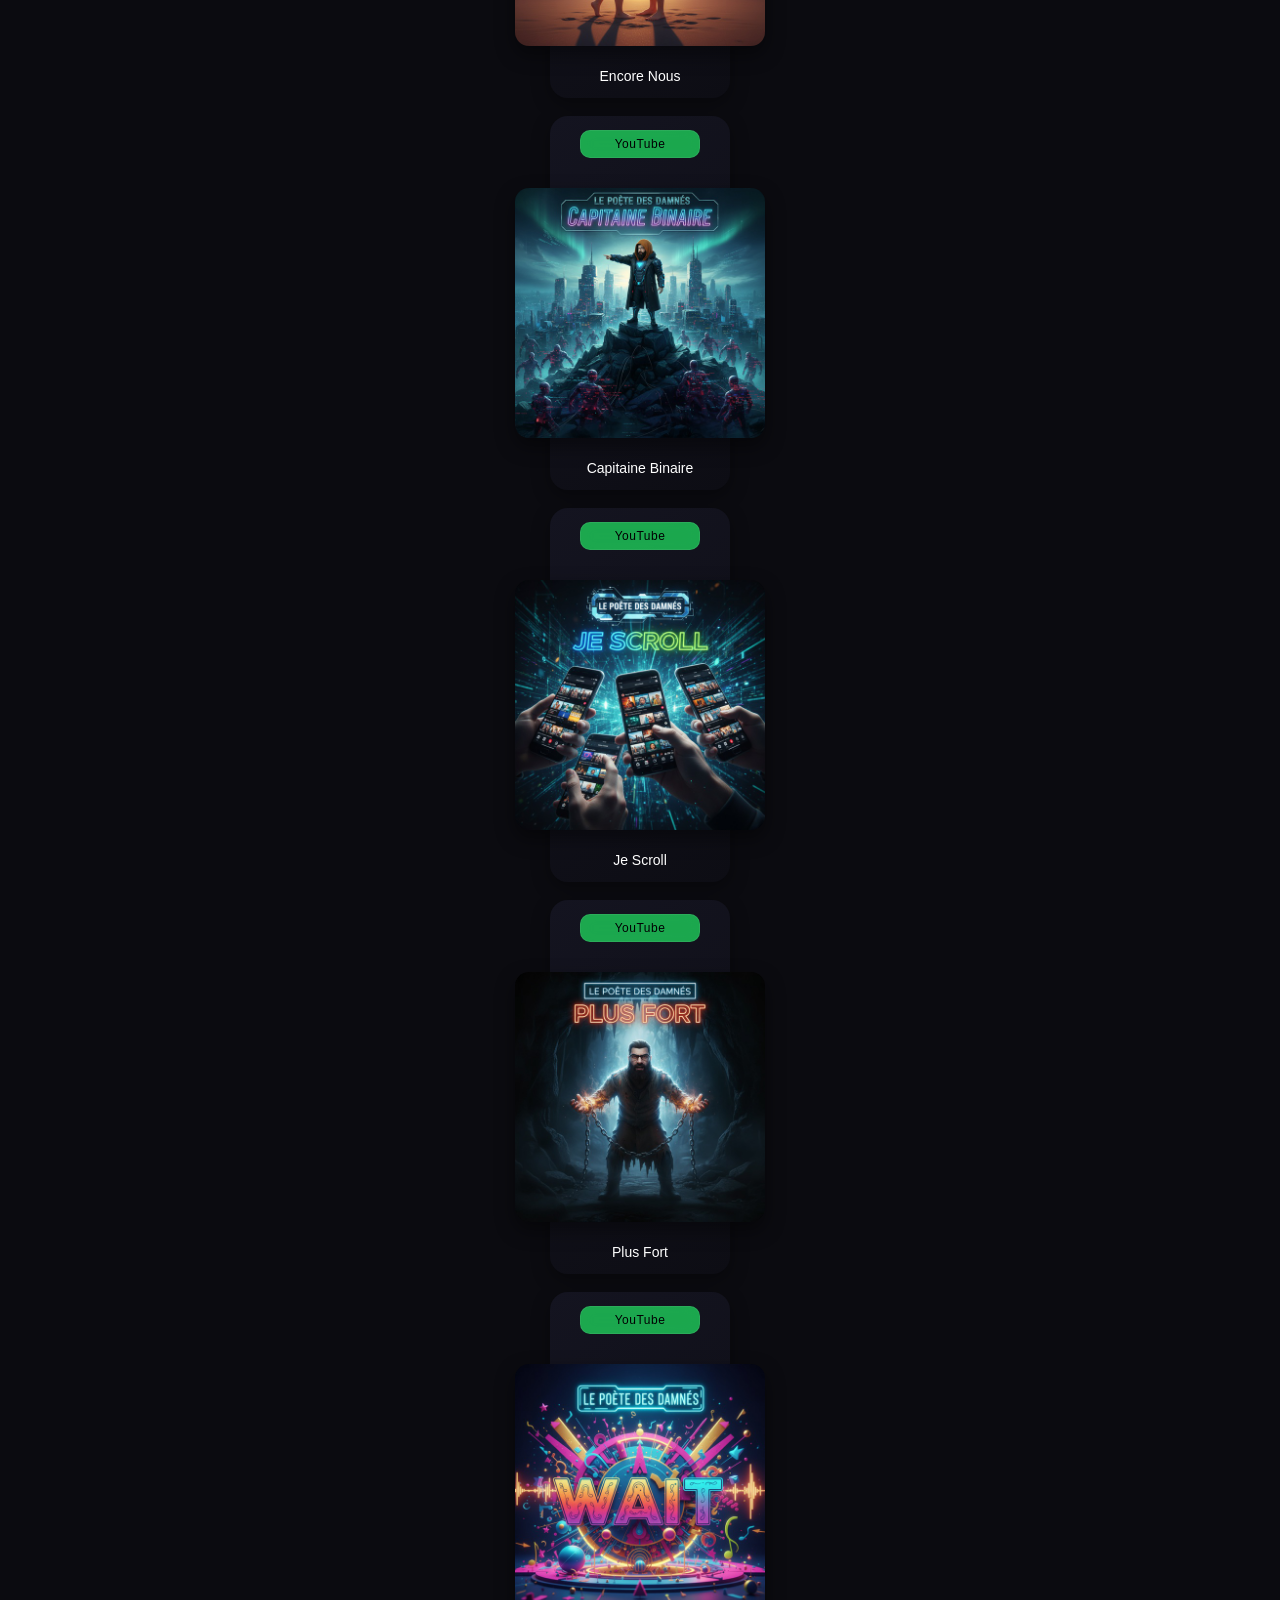
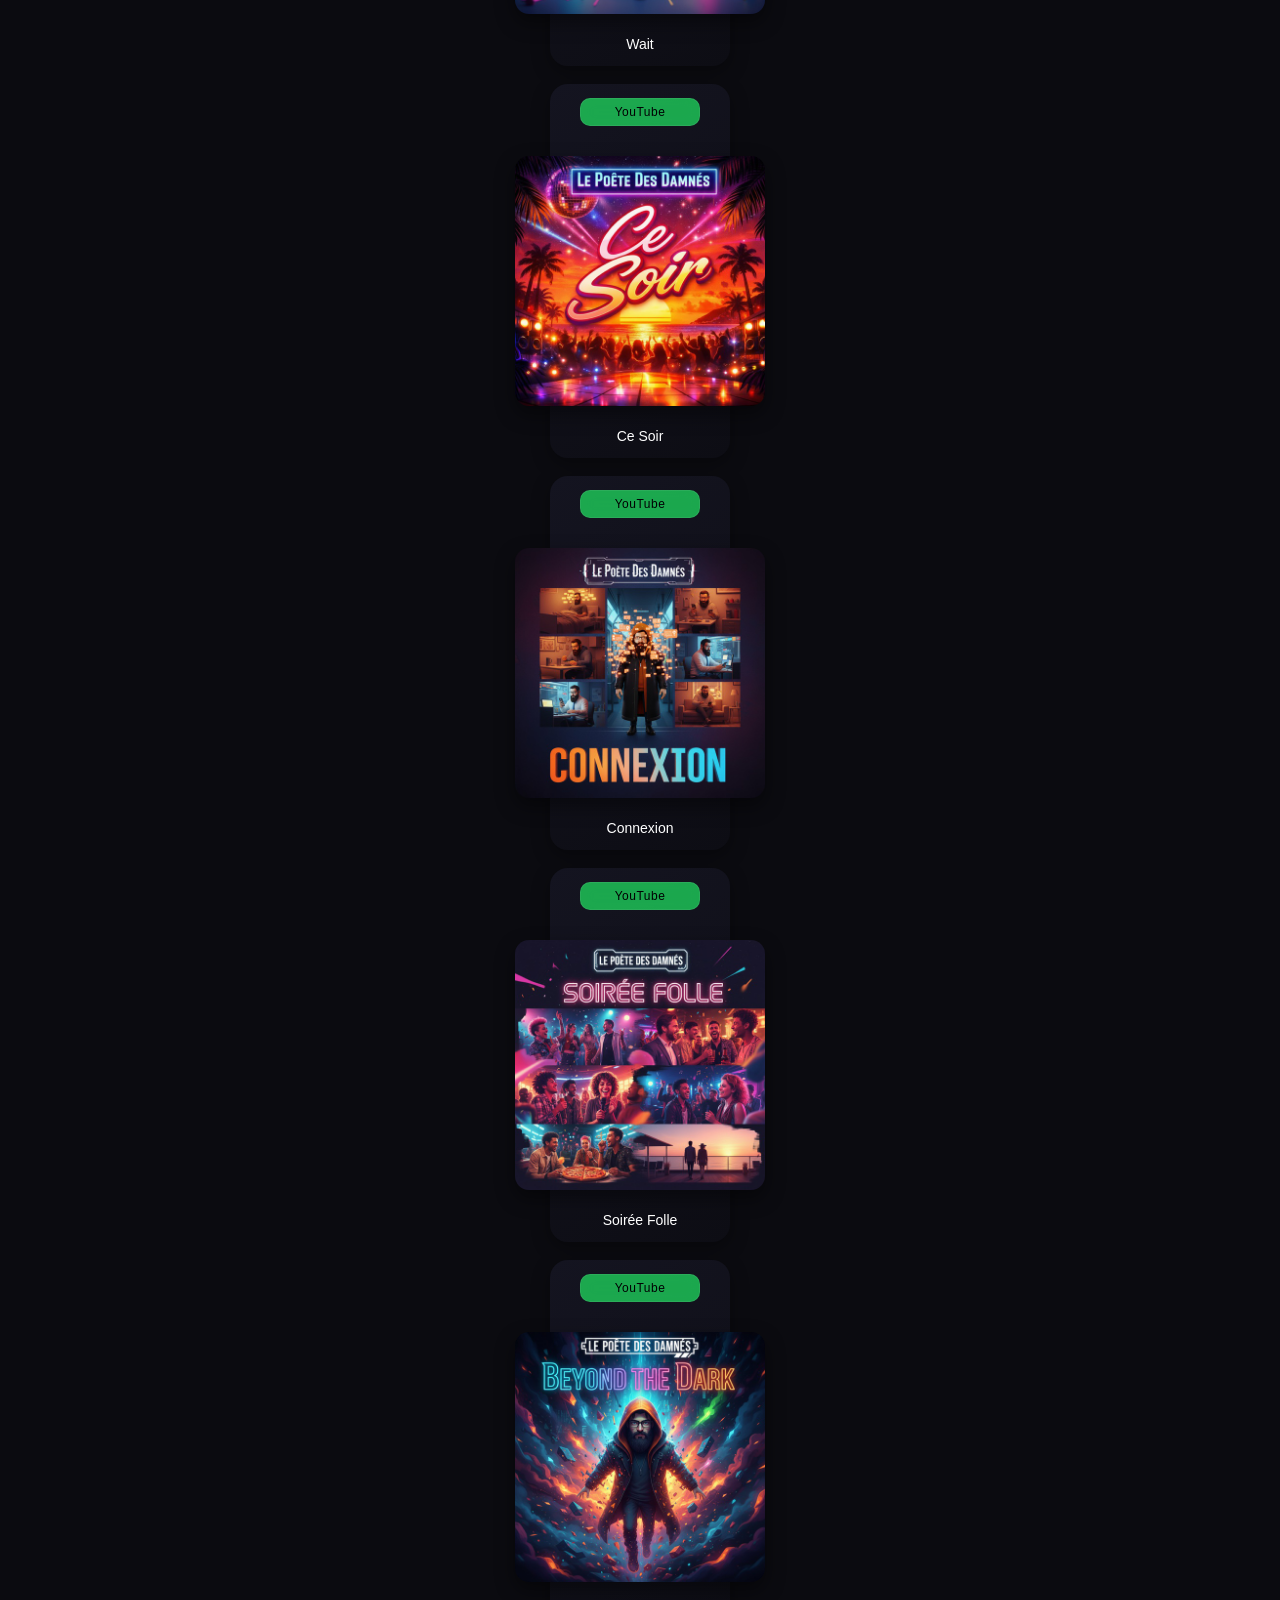
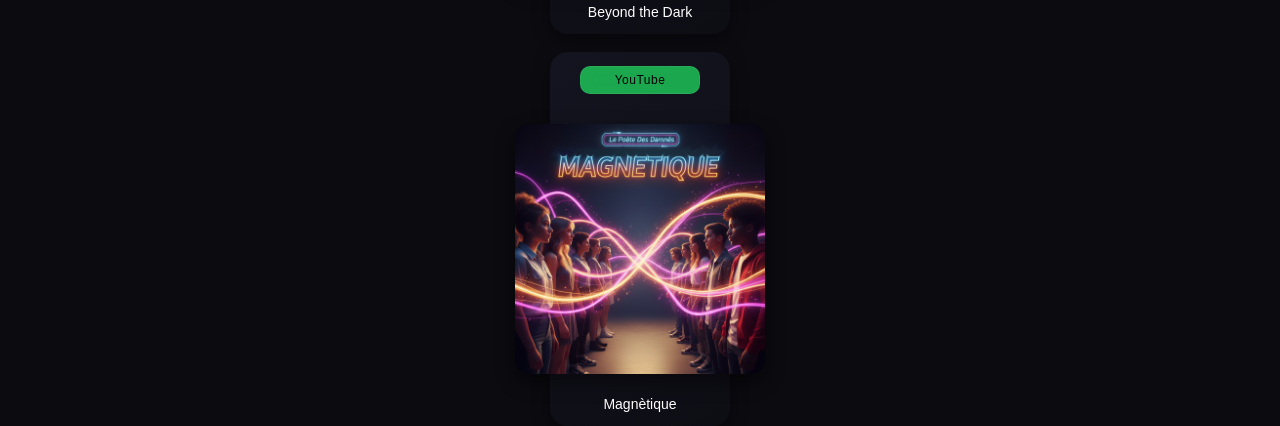
==== commit 65033ed4: "Update album1.html" ====
--- a/album1.html
+++ b/album1.html
@@ -11,13 +11,6 @@
 <header class="bio-header">
   <h1>ALBUM</h1>
   <p class="slogan">DATA CENTER</p>
-      <div class="bonus-section">
-
-    <a href="cadeaux.html" class="gift-btn">
-        🎁 Pour Toi
-    </a>
-
-</div>
 </header>
 
 <!-- COVER PRINCIPAL -->
@@ -28,7 +21,7 @@
 <!-- TRACKLIST -->
 <section>
 
-<div class="track" data-src="audio/cover1.mp3" data-title="Le King de la Night" data-index="0" data-cover="img/cover1.jpg">
+<div class="track" data-src="audio/Le King de la Night.mp3" data-title="Le King de la Night" data-index="0" data-cover="img/cover1.jpg">
   <div class="track-center">
     <div class="music-links">
       <a href="https://www.youtube.com/@Lepo%C3%A9tedesdamn%C3%A9s" target="_blank" class="music-btn bandcamp">YouTube</a>
@@ -41,7 +34,7 @@
   </div>
 </div>
 
-<div class="track" data-src="audio/cover2.mp3" data-title="Lucide Inconscient" data-index="1" data-cover="img/cover2.jpg">
+<div class="track" data-src="audio/lucide inconscient.mp3" data-title="Lucide Inconscient" data-index="1" data-cover="img/cover2.jpg">
   <div class="track-center">
     <div class="music-links">
       <a href="https://www.youtube.com/@Lepo%C3%A9tedesdamn%C3%A9s" target="_blank" class="music-btn bandcamp">YouTube</a>
@@ -54,7 +47,7 @@
   </div>
 </div>
 
-<div class="track" data-src="audio/cover3.mp3" data-title="Encore Nous" data-index="2" data-cover="img/cover3.jpg">
+<div class="track" data-src="audio/encore nous.mp3" data-title="Encore Nous" data-index="2" data-cover="img/cover3.jpg">
   <div class="track-center">
     <div class="music-links">
       <a href="https://www.youtube.com/@Lepo%C3%A9tedesdamn%C3%A9s" target="_blank" class="music-btn bandcamp">YouTube</a>
@@ -67,7 +60,7 @@
   </div>
 </div>
 
-<div class="track" data-src="audio/cover4.mp3" data-title="Capitaine Binaire" data-index="3" data-cover="img/cover4.jpg">
+<div class="track" data-src="audio/capitaine binaire.mp3" data-title="Capitaine Binaire" data-index="3" data-cover="img/cover4.jpg">
   <div class="track-center">
     <div class="music-links">
       <a href="https://www.youtube.com/@Lepo%C3%A9tedesdamn%C3%A9s" target="_blank" class="music-btn bandcamp">YouTube</a>
@@ -80,7 +73,7 @@
   </div>
 </div>
 
-<div class="track" data-src="audio/cover5.mp3" data-title="Je Scroll" data-index="4" data-cover="img/cover5.jpg">
+<div class="track" data-src="audio/je scroll.mp3" data-title="Je Scroll" data-index="4" data-cover="img/cover5.jpg">
   <div class="track-center">
     <div class="music-links">
       <a href="https://www.youtube.com/@Lepo%C3%A9tedesdamn%C3%A9s" target="_blank" class="music-btn bandcamp">YouTube</a>
@@ -93,7 +86,7 @@
   </div>
 </div>
 
-<div class="track" data-src="audio/cover6.mp3" data-title="Plus Fort" data-index="5" data-cover="img/cover6.jpg">
+<div class="track" data-src="audio/plus fort.mp3" data-title="Plus Fort" data-index="5" data-cover="img/cover6.jpg">
   <div class="track-center">
     <div class="music-links">
       <a href="https://www.youtube.com/@Lepo%C3%A9tedesdamn%C3%A9s" target="_blank" class="music-btn bandcamp">YouTube</a>
@@ -106,7 +99,7 @@
   </div>
 </div>
 
-<div class="track" data-src="audio/cover7.mp3" data-title="Wait" data-index="6" data-cover="img/cover7.jpg">
+<div class="track" data-src="audio/wait.mp3" data-title="Wait" data-index="6" data-cover="img/cover7.jpg">
   <div class="track-center">
     <div class="music-links">
       <a href="https://www.youtube.com/@Lepo%C3%A9tedesdamn%C3%A9s" target="_blank" class="music-btn bandcamp">YouTube</a>
@@ -119,7 +112,7 @@
   </div>
 </div>
 
-<div class="track" data-src="audio/cover8.mp3" data-title="Ce Soir" data-index="7" data-cover="img/cover8.jpg">
+<div class="track" data-src="audio/Ce soir.mp3" data-title="Ce Soir" data-index="7" data-cover="img/cover8.jpg">
   <div class="track-center">
     <div class="music-links">
       <a href="https://www.youtube.com/@Lepo%C3%A9tedesdamn%C3%A9s" target="_blank" class="music-btn bandcamp">YouTube</a>
@@ -132,7 +125,7 @@
   </div>
 </div>
 
-<div class="track" data-src="audio/cover9.mp3" data-title="Connexion" data-index="8" data-cover="img/cover9.jpg">
+<div class="track" data-src="audio/connection.mp3" data-title="Connexion" data-index="8" data-cover="img/cover9.jpg">
   <div class="track-center">
     <div class="music-links">
       <a href="https://www.youtube.com/@Lepo%C3%A9tedesdamn%C3%A9s" target="_blank" class="music-btn bandcamp">YouTube</a>
@@ -145,7 +138,7 @@
   </div>
 </div>
 
-<div class="track" data-src="audio/cover10.mp3" data-title="Soirée Folle" data-index="9" data-cover="img/cover10.jpg">
+<div class="track" data-src="audio/soirée folles.mp3" data-title="Soirée Folle" data-index="9" data-cover="img/cover10.jpg">
   <div class="track-center">
     <div class="music-links">
       <a href="https://www.youtube.com/@Lepo%C3%A9tedesdamn%C3%A9s" target="_blank" class="music-btn bandcamp">YouTube</a>
@@ -158,7 +151,7 @@
   </div>
 </div>
 
-<div class="track" data-src="audio/cover11.mp3" data-title="Beyond the Dark" data-index="10" data-cover="img/cover11.jpg">
+<div class="track" data-src="audio/beyond the dark.mp3" data-title="Beyond the Dark" data-index="10" data-cover="img/cover11.jpg">
   <div class="track-center">
     <div class="music-links">
       <a href="https://www.youtube.com/@Lepo%C3%A9tedesdamn%C3%A9s" target="_blank" class="music-btn bandcamp">YouTube</a>
@@ -171,7 +164,7 @@
   </div>
 </div>
 
-<div class="track" data-src="audio/cover12.mp3" data-title="Magnètique" data-index="11" data-cover="img/cover12.jpg">
+<div class="track" data-src="audio/magnétique.mp3" data-title="Magnètique" data-index="11" data-cover="img/cover12.jpg">
   <div class="track-center">
     <div class="music-links">
       <a href="https://www.youtube.com/@Lepo%C3%A9tedesdamn%C3%A9s" target="_blank" class="music-btn bandcamp">YouTube</a>
